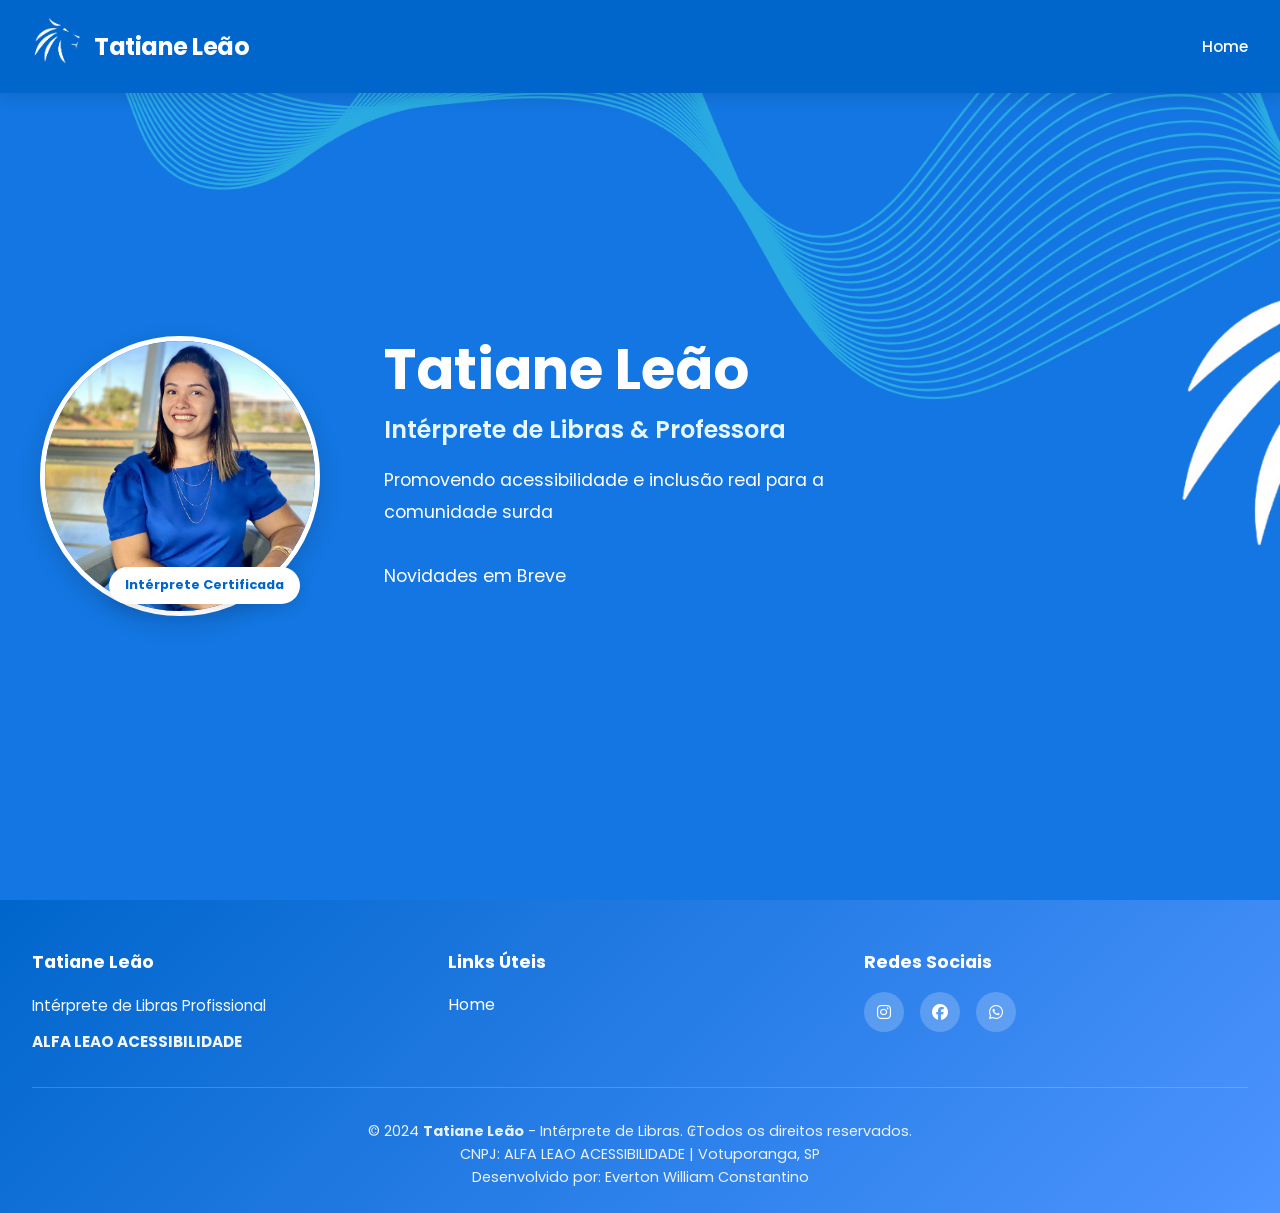
==== index.html @ 9004984f "chore: estrutura inicial do projeto" ====
<!DOCTYPE html>
<html lang="pt-BR">
<head>
    <meta charset="UTF-8">
    <meta name="viewport" content="width=device-width, initial-scale=1.0">
    <meta name="description" content="Tatiane Leão - Intérprete de Libras e Educadora. Serviços de acessibilidade inclusiva.">
    <meta name="keywords" content="Libras, Interpretação, Acessibilidade, Inclusão">
    <title>Tatiane Leão - Intérprete de Libras Profissional</title>
    <link rel="icon" href="assets/images/favicon.ico" type="image/x-icon">
    <link rel="apple-touch-icon" sizes="180x180" href="/apple-touch-icon.png">
    <link rel="icon" type="image/png" sizes="32x32" href="/favicon-32x32.png">
    <link rel="icon" type="image/png" sizes="16x16" href="/favicon-16x16.png">
    <link rel="manifest" href="/site.webmanifest">    
    <link rel="stylesheet" href="assets/css/styles.css">
    <link href="https://fonts.googleapis.com/css2?family=Poppins:wght@300;400;600;700&display=swap" rel="stylesheet">
    <link rel="stylesheet" href="https://cdnjs.cloudflare.com/ajax/libs/font-awesome/6.4.0/css/all.min.css">
</head>
<body>
    <!-- Header com menu fixo -->
    <header id="header" class="header-fixed">
        <nav class="navbar">
            <div class="logo">
                <span class="logo-icon"><img src="assets/images/leao_branco.png" alt="" width="50"></span>
                <h1>Tatiane Leão</h1>
            </div>
            <ul class="nav-menu" id="nav-menu">
                <li><a href="#hero" class="nav-link">Home</a></li>
            </ul>
        </nav>
    </header>

    <!-- Seção Hero -->
    <section id="hero" class="hero">
        <div class="hero-content">
            <div class="hero-image-wrapper">
                <img src="assets/images/tatiane_leao.jpg" alt="Tatiane Leão - Intérprete de Libras" class="hero-image">
                <div class="hero-image-badge">Intérprete Certificada</div>
            </div>
            <div class="hero-text">
                <h1 class="hero-title">Tatiane Leão</h1>
                <p class="hero-subtitle">Intérprete de Libras & Professora</p>
                <p class="hero-description">Promovendo acessibilidade e inclusão real para a comunidade surda</p>
                <p class="hero-description">Novidades em Breve</p>
            </div>
        </div>
    </section>


   <!-- Footer -->
    <footer class="footer">
        <div class="container">
            <div class="footer-content">
                <div class="footer-section">
                    <h4>Tatiane Leão</h4>
                    <p>Intérprete de Libras Profissional</p>
                    <p class="company-name">ALFA LEAO ACESSIBILIDADE</p>
                </div>

                <div class="footer-section">
                    <h4>Links Úteis</h4>
                    <ul>
                        <li><a href="#hero">Home</a></li>
                    </ul>
                </div>

                <div class="footer-section">
                    <h4>Redes Sociais</h4>
                    <div class="footer-social">
                        <a href="https://instagram.com/tatiane.leao.75" target="_blank" title="Instagram">
                            <i class="fab fa-instagram"></i>
                        </a>
                        <a href="https://facebook.com/tatiane.leao.75" target="_blank" title="Facebook">
                            <i class="fab fa-facebook"></i>
                        </a>
                        <a href="https://wa.me/5517985853652" target="_blank" title="WhatsApp">
                            <i class="fab fa-whatsapp"></i>
                        </a>
                    </div>
                </div>
            </div>

            <div class="footer-bottom">
                <p>&copy; 2024 <strong>Tatiane Leão</strong> - Intérprete de Libras. ₢Todos os direitos reservados.</p>
                <p>CNPJ: ALFA LEAO ACESSIBILIDADE | Votuporanga, SP</p>
                <p>Desenvolvido por: Everton William Constantino</p>
            </div>
        </div>
    </footer>
</body>
</html>
---- assets/css/styles.css ----
/* ===================================
   TATIANE LEÃO - INTÉRPRETE DE LIBRAS
   Design Moderno e Acessível
   =================================== */

/* Variáveis CSS */
:root {
    /* Cores primárias (Libras + Acessibilidade) */
    --primary-color: #0066cc;      /* Azul profundo (Libras) */
    --primary-light: #4d94ff;      /* Azul claro */
    --primary-pale: #e6f0ff;       /* Azul pálido */

    /* Cores secundárias */
    --secondary-color: #ffffff;    /* Branco */
    --accent-color: #00b8e6;       /* Azul-ciano (inclusão) */
    --accent-light: #e6f7ff;       /* Ciano pálido */

    /* Neutros e textos */
    --text-primary: #1a1a1a;       /* Texto escuro */
    --text-secondary: #555555;     /* Texto cinza */
    --text-light: #888888;         /* Texto claro */
    --bg-light: #f5f7fa;           /* Fundo claro */
    --bg-white: #ffffff;           /* Branco puro */
    --border-color: #e0e0e0;       /* Borda */

    /* Modo escuro */
    --dark-bg: #0f1419;            /* Fundo escuro */
    --dark-card: #1a202c;          /* Card escuro */
    --dark-text: #f5f7fa;          /* Texto claro em modo escuro */

    /* Transições */
    --transition-fast: 0.2s ease;
    --transition-normal: 0.3s ease;
    --transition-slow: 0.5s ease;

    /* Sombras */
    --shadow-sm: 0 2px 8px rgba(0, 0, 0, 0.08);
    --shadow-md: 0 4px 16px rgba(0, 0, 0, 0.12);
    --shadow-lg: 0 8px 24px rgba(0, 0, 0, 0.15);
}
/* ===================================
   Reset e Base
   =================================== */

* {
    margin: 0;
    padding: 0;
    box-sizing: border-box;
}

html {
    scroll-behavior: smooth;
}

body {
    font-family: 'Poppins', sans-serif;
    line-height: 1.6;
    color: var(--text-primary);
    background-color: var(--bg-white);
    transition: background-color var(--transition-normal), color var(--transition-normal);
    overflow-x: hidden;
}

/* ===================================
   Header & Navegação
   =================================== */

.header-fixed {
    position: fixed;
    top: 0;
    left: 0;
    right: 0;
    background-color: var(--primary-color);
    z-index: 1000;
    box-shadow: var(--shadow-md);
    transition: all var(--transition-normal);
}

.navbar {
    display: flex;
    justify-content: space-between;
    align-items: center;
    padding: 1rem 2rem;
    max-width: 1400px;
    margin: 0 auto;
    width: 100%;
}

.logo {
    display: flex;
    align-items: center;
    gap: 0.75rem;
}

.logo-icon {
    font-size: 1.5rem;
    animation: wave 1s ease-in-out;
}

@keyframes wave {
    0%, 100% { transform: rotate(0deg); }
    25% { transform: rotate(15deg); }
    75% { transform: rotate(-15deg); }
}

.logo h1 {
    color: var(--secondary-color);
    font-size: 1.5rem;
    font-weight: 700;
    letter-spacing: -0.5px;
}

.nav-menu {
    list-style: none;
    display: flex;
    gap: 2.5rem;
}

.nav-link {
    color: var(--secondary-color);
    text-decoration: none;
    font-weight: 500;
    font-size: 0.95rem;
    transition: color var(--transition-normal);
    position: relative;
}

.nav-link::after {
    content: '';
    position: absolute;
    bottom: -5px;
    left: 0;
    width: 0;
    height: 2px;
    background-color: var(--secondary-color);
    transition: width var(--transition-normal);
}

.nav-link:hover::after,
.nav-link.active::after {
    width: 100%;
}

.nav-link:hover {
    color: var(--accent-light);
}

.header-actions {
    display: flex;
    align-items: center;
    gap: 1.5rem;
}

.theme-toggle,
.menu-toggle {
    background: none;
    border: none;
    color: var(--secondary-color);
    font-size: 1.25rem;
    cursor: pointer;
    transition: transform var(--transition-normal);
    padding: 0.5rem;
    display: flex;
    align-items: center;
    justify-content: center;
}

.theme-toggle:hover,
.menu-toggle:hover {
    transform: scale(1.1);
}

.menu-toggle {
    display: none;
}

/* Menu Mobile */
@media (max-width: 768px) {
    .navbar {
        padding: 1rem;
    }

    .logo h1 {
        font-size: 1.2rem;
    }

    .nav-menu {
        position: fixed;
        top: 0;
        left: -100%;
        width: 100%;
        height: 100vh;
        background-color: var(--primary-color);
        flex-direction: column;
        justify-content: center;
        align-items: center;
        gap: 2rem;
        transition: left var(--transition-slow);
        z-index: 999;
        padding-top: 5rem;
    }

    .nav-menu.active {
        left: 0;
    }

    .nav-link {
        font-size: 1.3rem;
    }

    .menu-toggle {
        display: flex;
    }
}

/* ===================================
   Hero Section
   =================================== */
.hero {
    margin-top: 60px;
    min-height: calc(100vh - 60px);
    display: flex;
    align-items: center;
    justify-content: center;
    /*background: linear-gradient(135deg, var(--primary-color) 0%, var(--accent-color) 100%);*/ 
    background: url("../images/hero_bg.png") no-repeat fixed;
    background-size: cover;
    color: var(--secondary-color);
    padding: 2rem;
    position: relative;
    overflow: hidden;
}

.hero::before {
    content: '';
    position: absolute;
    top: -50%;
    right: -10%;
    width: 400px;
    height: 400px;
    background: radial-gradient(circle, rgba(255, 255, 255, 0.1) 0%, transparent 70%);
    border-radius: 50%;
    animation: float 6s ease-in-out infinite;
}

@keyframes float {
    0%, 100% { transform: translateY(0px); }
    50% { transform: translateY(30px); }
}

.hero-content {
    display: flex;
    align-items: center;
    gap: 4rem;
    max-width: 1200px;
    width: 100%;
    position: relative;
    z-index: 1;
}

.hero-image-wrapper {
    position: relative;
    flex-shrink: 0;
}

.hero-image {
    width: 280px;
    height: 280px;
    border-radius: 50%;
    object-fit: cover;
    border: 5px solid var(--secondary-color);
    box-shadow: var(--shadow-lg);
    animation: slideInLeft 0.8s ease;
}

.hero-image-badge {
    position: absolute;
    bottom: 20px;
    right: 20px;
    background-color: var(--secondary-color);
    color: var(--primary-color);
    padding: 0.5rem 1rem;
    border-radius: 50px;
    font-size: 0.8rem;
    font-weight: 700;
    box-shadow: var(--shadow-md);
}

.hero-text {
    animation: slideInRight 0.8s ease;
}

.hero-title {
    font-size: 3.5rem;
    font-weight: 700;
    margin-bottom: 0.5rem;
    line-height: 1.2;
}

.hero-subtitle {
    font-size: 1.5rem;
    font-weight: 600;
    margin-bottom: 1rem;
    color: var(--accent-light);
}

.hero-description {
    font-size: 1.1rem;
    margin-bottom: 2rem;
    line-height: 1.8;
    max-width: 500px;
}

.cta-button {
    display: inline-block;
    background-color: var(--secondary-color);
    color: var(--primary-color);
    padding: 1rem 2.5rem;
    border-radius: 50px;
    text-decoration: none;
    font-weight: 700;
    font-size: 1rem;
    transition: all var(--transition-normal);
    box-shadow: var(--shadow-md);
    border: 2px solid var(--secondary-color);
    cursor: pointer;
}

.cta-button:hover {
    background-color: transparent;
    color: var(--secondary-color);
    transform: translateY(-2px);
    box-shadow: var(--shadow-lg);
}

@keyframes slideInLeft {
    from {
        opacity: 0;
        transform: translateX(-50px);
    }
    to {
        opacity: 1;
        transform: translateX(0);
    }
}

@keyframes slideInRight {
    from {
        opacity: 0;
        transform: translateX(50px);
    }
    to {
        opacity: 1;
        transform: translateX(0);
    }
}

@media (max-width: 1024px) {
    .hero-content {
        flex-direction: column;
        gap: 2rem;
    }

    .hero-image {
        width: 220px;
        height: 220px;
    }

    .hero-title {
        font-size: 2.5rem;
    }

    .hero-subtitle {
        font-size: 1.3rem;
    }
}
/* ===================================
   RESPONSIVO
   =================================== */
@media (max-width: 1024px) {
    .hero-content {
        flex-direction: column;
        gap: 2rem;
    }

    .hero-image {
        width: 220px;
        height: 220px;
    }

    .hero-title {
        font-size: 2.5rem;
    }

    .hero-subtitle {
        font-size: 1.3rem;
    }
}

@media (max-width: 768px) {
    header {
        padding: 0.75rem 0;
    }

    .logo {
        font-size: 1.4rem;
    }

    .nav-menu {
        position: fixed;
        top: 80px;
        left: -100%;
        width: 100%;
        height: calc(100vh - 80px);
        background: var(--bg-white);
        flex-direction: column;
        padding: 2rem 1rem;
        gap: 1rem;
        transition: left 0.3s ease;
        z-index: 999;
        box-shadow: var(--shadow-lg);
    }

    .nav-menu.active {
        left: 0;
    }

    .menu-btn {
        display: flex;
    }

    section {
        padding: 3rem 0;
    }

    .hero {
        padding: 5rem 0 3rem;
    }

    .hero h1 {
        font-size: 2.5rem;
    }

    .hero h2 {
        font-size: 1.5rem;
    }

    .hero p {
        font-size: 1.1rem;
    }

    .section-title {
        font-size: 2rem;
    }

    .cards-grid {
        grid-template-columns: 1fr;
    }

    .contact-wrapper {
        grid-template-columns: 1fr;
    }

    .nav-link::after {
        display: none;
    }

    .whatsapp-btn {
        bottom: 20px;
        right: 20px;
        width: 55px;
        height: 55px;
    }
}

@media (max-width: 480px) {
    .logo {
        font-size: 1.2rem;
    }

    .logo-icon {
        font-size: 1.5rem;
    }

    .hero{
        background: url("../images/hero_bg.png") no-repeat fixed;
    }

    .hero h1 {
        font-size: 2rem;
    }

    .hero h2 {
        font-size: 1.2rem;
    }

    .section-title {
        font-size: 1.8rem;
    }

    .btn {
        padding: 0.8rem 2rem;
        font-size: 0.9rem;
    }

    .portfolio-grid, .services-grid, .modules-grid {
        grid-template-columns: 1fr;
    }

    .value-card, .service-card {
        padding: 1.5rem 1rem;
    }
}

/* ===================================
   Footer
   =================================== */

.footer {
    background: linear-gradient(135deg, var(--primary-color), var(--primary-light));
    color: var(--secondary-color);
    padding: 3rem 2rem 1.5rem;
}

.footer-content {
    display: grid;
    grid-template-columns: repeat(auto-fit, minmax(250px, 1fr));
    gap: 2rem;
    margin-bottom: 2rem;
}

.footer-section h4 {
    font-size: 1.1rem;
    margin-bottom: 1rem;
}

.footer-section p {
    font-size: 0.95rem;
    line-height: 1.8;
    opacity: 0.95;
}

.company-name {
    font-weight: 700;
    font-size: 1rem;
    margin-top: 0.5rem;
}

.footer-section ul {
    list-style: none;
}

.footer-section ul li {
    margin-bottom: 0.5rem;
}

.footer-section a {
    color: var(--secondary-color);
    text-decoration: none;
    transition: opacity var(--transition-normal);
}

.footer-section a:hover {
    opacity: 0.8;
}

.footer-social {
    display: flex;
    gap: 1rem;
}

.footer-social a {
    display: flex;
    align-items: center;
    justify-content: center;
    width: 40px;
    height: 40px;
    background-color: rgba(255, 255, 255, 0.2);
    border-radius: 50%;
    transition: all var(--transition-normal);
}

.footer-social a:hover {
    background-color: rgba(255, 255, 255, 0.4);
    transform: scale(1.1);
}

.footer-bottom {
    border-top: 1px solid rgba(255, 255, 255, 0.2);
    padding-top: 2rem;
    text-align: center;
    font-size: 0.9rem;
    opacity: 0.9;
}
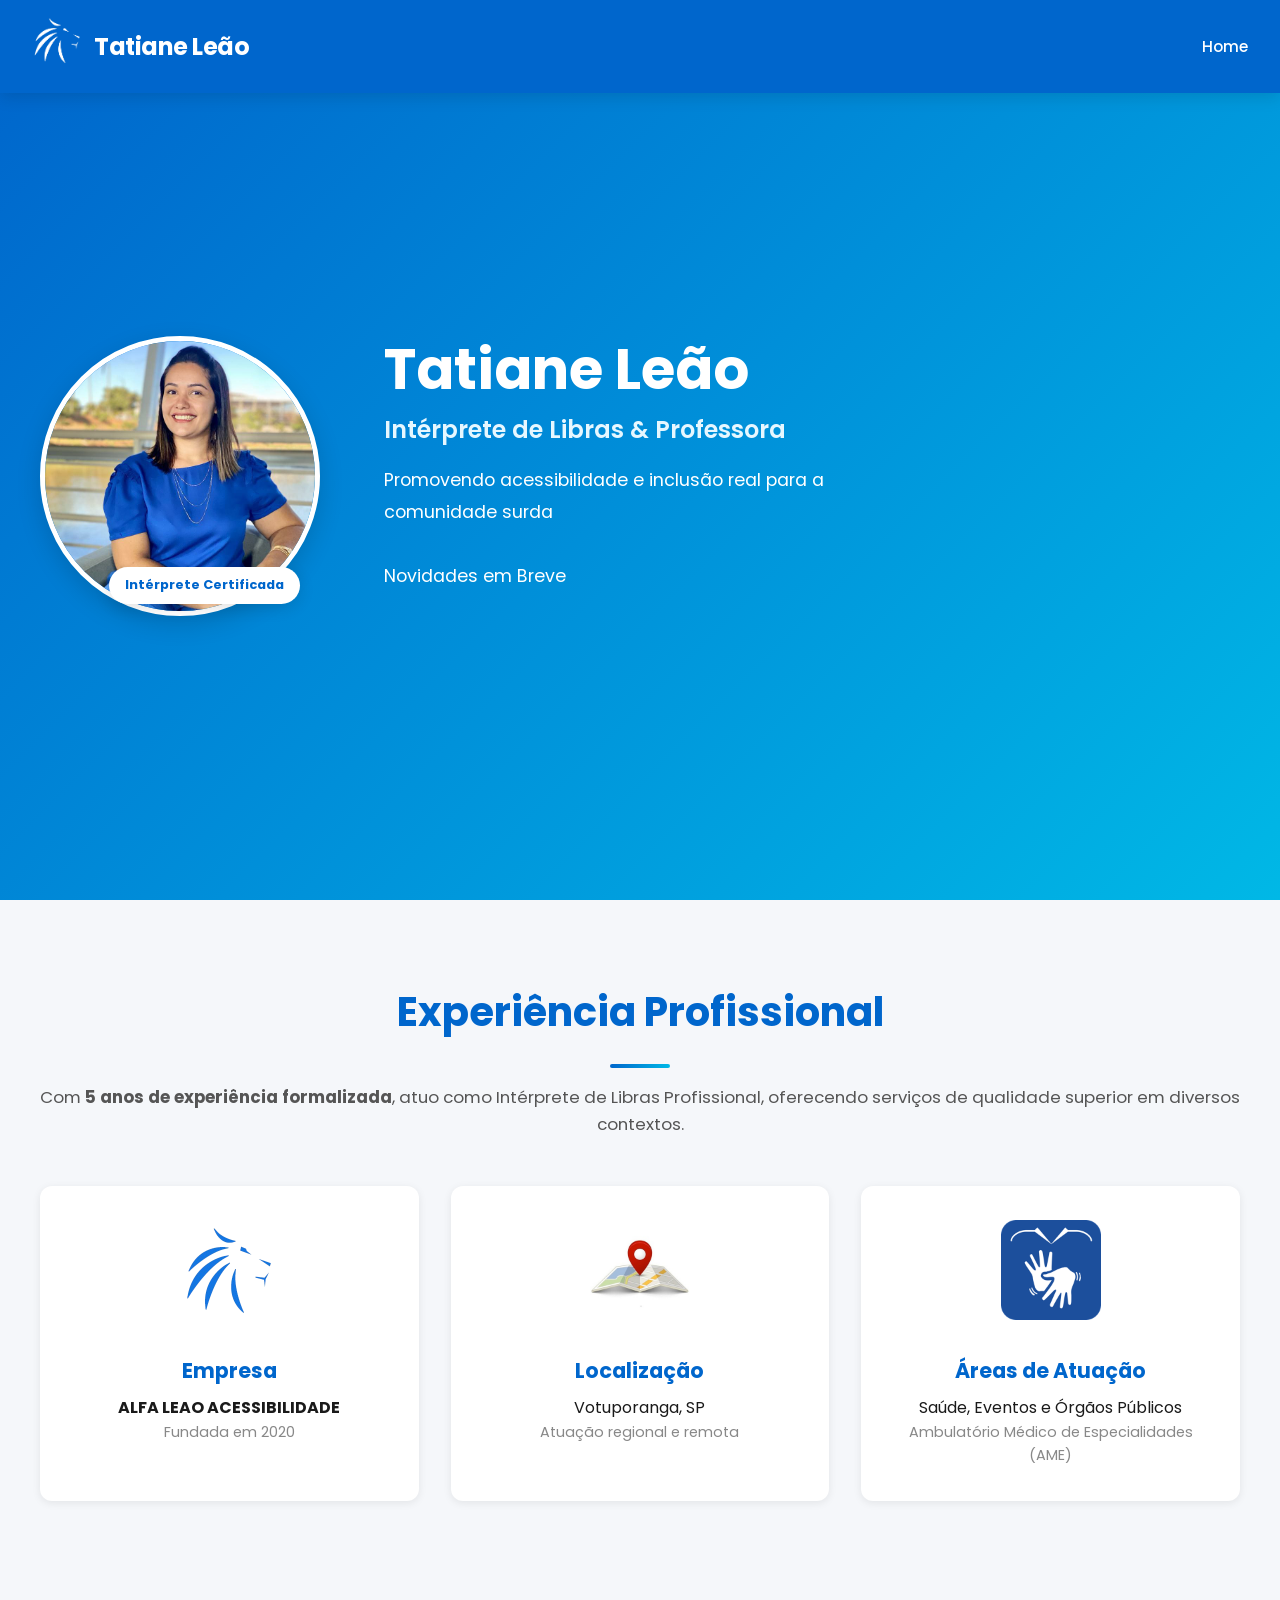
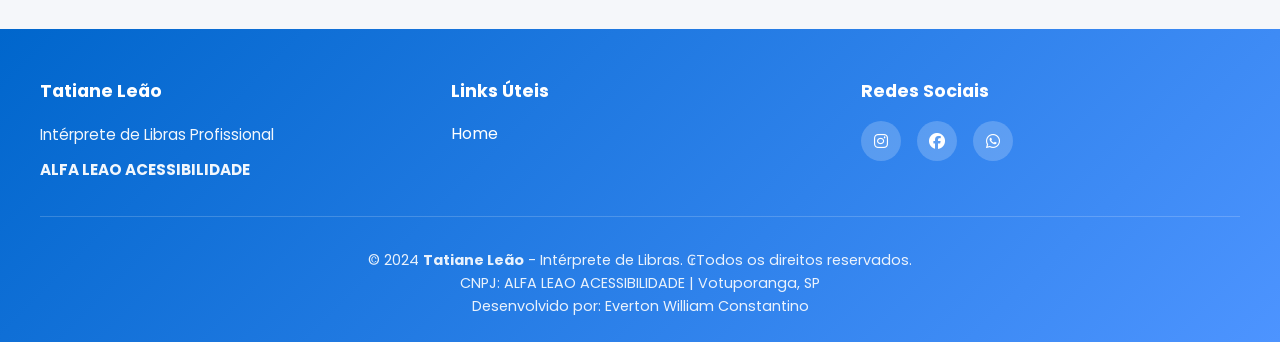
==== commit 4d229c6b: "feat: sessao experiência profissional" ====
--- a/index.html
+++ b/index.html
@@ -1,20 +1,23 @@
 <!DOCTYPE html>
 <html lang="pt-BR">
+
 <head>
     <meta charset="UTF-8">
     <meta name="viewport" content="width=device-width, initial-scale=1.0">
-    <meta name="description" content="Tatiane Leão - Intérprete de Libras e Educadora. Serviços de acessibilidade inclusiva.">
+    <meta name="description"
+        content="Tatiane Leão - Intérprete de Libras e Educadora. Serviços de acessibilidade inclusiva.">
     <meta name="keywords" content="Libras, Interpretação, Acessibilidade, Inclusão">
     <title>Tatiane Leão - Intérprete de Libras Profissional</title>
     <link rel="icon" href="assets/images/favicon.ico" type="image/x-icon">
     <link rel="apple-touch-icon" sizes="180x180" href="/apple-touch-icon.png">
     <link rel="icon" type="image/png" sizes="32x32" href="/favicon-32x32.png">
     <link rel="icon" type="image/png" sizes="16x16" href="/favicon-16x16.png">
-    <link rel="manifest" href="/site.webmanifest">    
+    <link rel="manifest" href="/site.webmanifest">
     <link rel="stylesheet" href="assets/css/styles.css">
     <link href="https://fonts.googleapis.com/css2?family=Poppins:wght@300;400;600;700&display=swap" rel="stylesheet">
     <link rel="stylesheet" href="https://cdnjs.cloudflare.com/ajax/libs/font-awesome/6.4.0/css/all.min.css">
 </head>
+
 <body>
     <!-- Header com menu fixo -->
     <header id="header" class="header-fixed">
@@ -45,8 +48,43 @@
         </div>
     </section>
 
+    <!-- Seção Experiência -->
+    <section id="experiencia" class="section experiencia">
+        <div class="container">
+            <h2 class="section-title">Experiência Profissional</h2>
+            <div class="experience-intro">
+                <p>Com <strong>5 anos de experiência formalizada</strong>, atuo como Intérprete de Libras
+                    Profissional, oferecendo serviços de qualidade superior em diversos contextos.</p>
+            </div>
 
-   <!-- Footer -->
+            <div class="experience-cards">
+                <div class="experience-card">
+                    <div class="card-icon"><img src="assets/images/leao_azul.png" alt="ALFA LEAO ACESSIBILIDADE"
+                            width="100"></div>
+                    <h3>Empresa</h3>
+                    <p><strong>ALFA LEAO ACESSIBILIDADE</strong></p>
+                    <p class="small-text">Fundada em 2020</p>
+                </div>
+
+                <div class="experience-card">
+                    <div class="card-icon"><img src="assets/images/localizacao.jpg"
+                            alt="Tatiane Leão - Intérprete de Libras" width="100"></div>
+                    <h3>Localização</h3>
+                    <p>Votuporanga, SP</p>
+                    <p class="small-text">Atuação regional e remota</p>
+                </div>
+
+                <div class="experience-card">
+                    <div class="card-icon"><img src="assets/images/libras.png" alt="Tatiane Leão - Intérprete de Libras"
+                            width="100"></div>
+                    <h3>Áreas de Atuação</h3>
+                    <p>Saúde, Eventos e Órgãos Públicos</p>
+                    <p class="small-text">Ambulatório Médico de Especialidades (AME)</p>
+                </div>
+            </div>
+    </section>
+
+    <!-- Footer -->
     <footer class="footer">
         <div class="container">
             <div class="footer-content">
@@ -87,4 +125,5 @@
         </div>
     </footer>
 </body>
+
 </html>
--- a/assets/css/styles.css
+++ b/assets/css/styles.css
@@ -38,6 +38,17 @@
     --shadow-md: 0 4px 16px rgba(0, 0, 0, 0.12);
     --shadow-lg: 0 8px 24px rgba(0, 0, 0, 0.15);
 }
+
+/* Modo escuro */
+[data-theme="dark"] {
+    --text-primary: #f5f7fa;
+    --text-secondary: #b0bec5;
+    --text-light: #90a4ae;
+    --bg-light: #1a202c;
+    --bg-white: #0f1419;
+    --border-color: #2c3e50;
+}
+
 /* ===================================
    Reset e Base
    =================================== */
@@ -216,15 +227,14 @@
 /* ===================================
    Hero Section
    =================================== */
+
 .hero {
     margin-top: 60px;
     min-height: calc(100vh - 60px);
     display: flex;
     align-items: center;
     justify-content: center;
-    /*background: linear-gradient(135deg, var(--primary-color) 0%, var(--accent-color) 100%);*/ 
-    background: url("../images/hero_bg.png") no-repeat fixed;
-    background-size: cover;
+    background: linear-gradient(135deg, var(--primary-color) 0%, var(--accent-color) 100%);
     color: var(--secondary-color);
     padding: 2rem;
     position: relative;
@@ -374,141 +384,609 @@
         font-size: 1.3rem;
     }
 }
-/* ===================================
-   RESPONSIVO
-   =================================== */
-@media (max-width: 1024px) {
-    .hero-content {
-        flex-direction: column;
-        gap: 2rem;
-    }
-
-    .hero-image {
-        width: 220px;
-        height: 220px;
-    }
-
-    .hero-title {
-        font-size: 2.5rem;
-    }
-
-    .hero-subtitle {
-        font-size: 1.3rem;
-    }
+
+/* ===================================
+   Sections (Padrão)
+   =================================== */
+
+.section {
+    padding: 5rem 2rem;
+    background-color: var(--bg-light);
+}
+
+.section:nth-child(even) {
+    background-color: var(--bg-white);
+}
+
+.container {
+    max-width: 1200px;
+    margin: 0 auto;
+}
+
+.section-title {
+    font-size: 2.5rem;
+    font-weight: 700;
+    color: var(--primary-color);
+    text-align: center;
+    margin-bottom: 1rem;
+    position: relative;
+    padding-bottom: 1.5rem;
+}
+
+.section-title::after {
+    content: '';
+    position: absolute;
+    bottom: 0;
+    left: 50%;
+    transform: translateX(-50%);
+    width: 60px;
+    height: 4px;
+    background: linear-gradient(90deg, var(--primary-color), var(--accent-color));
+    border-radius: 2px;
+}
+
+.section-intro {
+    text-align: center;
+    color: var(--text-secondary);
+    margin-bottom: 3rem;
+    font-size: 1.1rem;
+    line-height: 1.8;
+    max-width: 600px;
+    margin-left: auto;
+    margin-right: auto;
+}
+
+/* ===================================
+   Experiência
+   =================================== */
+
+.experience-intro {
+    text-align: center;
+    margin-bottom: 3rem;
+    font-size: 1.05rem;
+    color: var(--text-secondary);
+}
+
+.experience-cards {
+    display: grid;
+    grid-template-columns: repeat(auto-fit, minmax(280px, 1fr));
+    gap: 2rem;
+    margin-bottom: 3rem;
+}
+
+.experience-card {
+    background-color: var(--bg-white);
+    padding: 2rem;
+    border-radius: 12px;
+    text-align: center;
+    box-shadow: var(--shadow-sm);
+    transition: all var(--transition-normal);
+    border: 2px solid transparent;
+}
+
+[data-theme="dark"] .experience-card {
+    background-color: var(--dark-card);
+}
+
+.experience-card:hover {
+    transform: translateY(-5px);
+    border-color: var(--primary-color);
+    box-shadow: var(--shadow-md);
+}
+
+.card-icon {
+    font-size: 2.5rem;
+    margin-bottom: 1rem;
+}
+
+.experience-card h3 {
+    color: var(--primary-color);
+    margin-bottom: 0.5rem;
+    font-size: 1.3rem;
+}
+
+.small-text {
+    font-size: 0.9rem;
+    color: var(--text-light);
+}
+
+.experience-list {
+    background-color: var(--primary-pale);
+    padding: 2rem;
+    border-radius: 12px;
+    margin-top: 2rem;
+}
+
+[data-theme="dark"] .experience-list {
+    background-color: var(--dark-card);
+}
+
+.experience-list h3 {
+    color: var(--primary-color);
+    margin-bottom: 1.5rem;
+}
+
+.specialty-list {
+    list-style: none;
+}
+
+.specialty-list li {
+    margin-bottom: 1rem;
+    display: flex;
+    align-items: center;
+    gap: 1rem;
+    color: var(--text-secondary);
+}
+
+.specialty-list i {
+    color: var(--accent-color);
+    font-size: 1.2rem;
+    flex-shrink: 0;
+}
+
+/* ===================================
+   Portfólio
+   =================================== */
+
+.portfolio-grid {
+    display: grid;
+    grid-template-columns: repeat(auto-fit, minmax(300px, 1fr));
+    gap: 2rem;
+}
+
+.portfolio-item {
+    background-color: var(--bg-white);
+    border-radius: 12px;
+    overflow: hidden;
+    box-shadow: var(--shadow-sm);
+    transition: all var(--transition-normal);
+}
+
+[data-theme="dark"] .portfolio-item {
+    background-color: var(--dark-card);
+}
+
+.portfolio-item:hover {
+    transform: translateY(-8px);
+    box-shadow: var(--shadow-lg);
+}
+
+.portfolio-image-wrapper {
+    position: relative;
+    overflow: hidden;
+    height: 250px;
+}
+
+.portfolio-image-wrapper img {
+    width: 100%;
+    height: 100%;
+    object-fit: cover;
+    transition: transform var(--transition-slow);
+}
+
+.portfolio-item:hover .portfolio-image-wrapper img {
+    transform: scale(1.1);
+}
+
+.portfolio-overlay {
+    position: absolute;
+    top: 0;
+    left: 0;
+    right: 0;
+    bottom: 0;
+    background-color: rgba(0, 102, 204, 0.7);
+    display: flex;
+    align-items: center;
+    justify-content: center;
+    opacity: 0;
+    transition: opacity var(--transition-normal);
+}
+
+.portfolio-item:hover .portfolio-overlay {
+    opacity: 1;
+}
+
+.portfolio-category {
+    color: var(--secondary-color);
+    font-weight: 700;
+    font-size: 1.1rem;
+    background-color: rgba(255, 255, 255, 0.2);
+    padding: 0.5rem 1.5rem;
+    border-radius: 50px;
+}
+
+.portfolio-item h3 {
+    color: var(--primary-color);
+    padding: 1.5rem 1.5rem 0.5rem;
+    font-size: 1.2rem;
+}
+
+.portfolio-item p {
+    padding: 0 1.5rem 1.5rem;
+    color: var(--text-secondary);
+    font-size: 0.95rem;
+    line-height: 1.6;
+}
+
+/* ===================================
+   Vídeos YouTube
+   =================================== */
+
+.videos-grid {
+    display: grid;
+    grid-template-columns: repeat(auto-fit, minmax(320px, 1fr));
+    gap: 2.5rem;
+    margin-bottom: 3rem;
+}
+
+.video-item {
+    background-color: var(--bg-white);
+    border-radius: 12px;
+    overflow: hidden;
+    box-shadow: var(--shadow-sm);
+    transition: all var(--transition-normal);
+}
+
+[data-theme="dark"] .video-item {
+    background-color: var(--dark-card);
+}
+
+.video-item:hover {
+    transform: translateY(-8px);
+    box-shadow: var(--shadow-lg);
+}
+
+.video-wrapper {
+    position: relative;
+    width: 100%;
+    padding-bottom: 56.25%; /* Proporção 16:9 */
+    height: 0;
+    overflow: hidden;
+    border-radius: 12px 12px 0 0;
+}
+
+.video-wrapper iframe {
+    position: absolute;
+    top: 0;
+    left: 0;
+    width: 100%;
+    height: 100%;
+    border: none;
+    border-radius: 12px 12px 0 0;
+}
+
+.video-item h3 {
+    color: var(--primary-color);
+    padding: 1.5rem 1.5rem 0.5rem;
+    font-size: 1.2rem;
+}
+
+.video-item p {
+    padding: 0 1.5rem 1.5rem;
+    color: var(--text-secondary);
+    font-size: 0.95rem;
+    line-height: 1.6;
+}
+
+.videos-info {
+    background-color: var(--primary-pale);
+    padding: 2rem;
+    border-radius: 12px;
+    text-align: center;
+    color: var(--text-secondary);
+    border-left: 4px solid var(--primary-color);
+}
+
+[data-theme="dark"] .videos-info {
+    background-color: var(--dark-card);
+}
+
+.videos-info p {
+    margin: 0;
+    font-size: 0.95rem;
+    line-height: 1.8;
+}
+
+.videos-info strong {
+    color: var(--primary-color);
+}
+
+/* ===================================
+   Sobre
+   =================================== */
+
+.about-content {
+    display: grid;
+    gap: 3rem;
+}
+
+.about-text p {
+    font-size: 1.05rem;
+    line-height: 1.8;
+    margin-bottom: 1.5rem;
+    color: var(--text-secondary);
+    text-align: justify;
+}
+
+.about-text h3 {
+    color: var(--primary-color);
+    margin-top: 2rem;
+    margin-bottom: 1rem;
+    font-size: 1.3rem;
+}
+
+.why-choose-list {
+    list-style: none;
+    display: grid;
+    grid-template-columns: repeat(auto-fit, minmax(250px, 1fr));
+    gap: 1.5rem;
+    margin-top: 1rem;
+}
+
+.why-choose-list li {
+    background-color: var(--primary-pale);
+    padding: 1.5rem;
+    border-radius: 8px;
+    border-left: 4px solid var(--primary-color);
+}
+
+[data-theme="dark"] .why-choose-list li {
+    background-color: var(--dark-card);
+}
+
+.why-choose-list li strong {
+    color: var(--primary-color);
+    display: block;
+    margin-bottom: 0.5rem;
+}
+
+/* ===================================
+   Serviços
+   =================================== */
+
+.services-grid {
+    display: grid;
+    grid-template-columns: repeat(auto-fit, minmax(320px, 1fr));
+    gap: 2.5rem;
+}
+
+.service-card {
+    background-color: var(--bg-white);
+    padding: 2.5rem;
+    border-radius: 12px;
+    box-shadow: var(--shadow-sm);
+    transition: all var(--transition-normal);
+    border-top: 4px solid var(--primary-color);
+    text-align: center;
+}
+
+[data-theme="dark"] .service-card {
+    background-color: var(--dark-card);
+}
+
+.service-card:hover {
+    transform: translateY(-8px);
+    box-shadow: var(--shadow-lg);
+}
+
+.service-icon {
+    font-size: 3rem;
+    margin-bottom: 1rem;
+}
+
+.service-card h3 {
+    color: var(--primary-color);
+    margin-bottom: 1rem;
+    font-size: 1.3rem;
+}
+
+.service-card p {
+    color: var(--text-secondary);
+    margin-bottom: 1.5rem;
+    line-height: 1.8;
+}
+
+.service-list {
+    list-style: none;
+    text-align: left;
+    display: flex;
+    flex-direction: column;
+    gap: 0.8rem;
+}
+
+.service-list li {
+    padding-left: 1.5rem;
+    position: relative;
+    color: var(--text-secondary);
+    font-size: 0.95rem;
+}
+
+.service-list li::before {
+    content: '✓';
+    position: absolute;
+    left: 0;
+    color: var(--accent-color);
+    font-weight: 700;
+    font-size: 1.2rem;
+}
+
+/* ===================================
+   Contato
+   =================================== */
+
+.contact-wrapper {
+    display: grid;
+    grid-template-columns: 1fr 1fr;
+    gap: 3rem;
+}
+
+.contact-form {
+    display: flex;
+    flex-direction: column;
+    gap: 1.5rem;
+}
+
+.form-group {
+    display: flex;
+    flex-direction: column;
+}
+
+.form-group label {
+    margin-bottom: 0.5rem;
+    font-weight: 600;
+    color: var(--text-primary);
+    font-size: 0.95rem;
+}
+
+.form-group input,
+.form-group textarea,
+.form-group select {
+    padding: 0.75rem 1rem;
+    border: 2px solid var(--border-color);
+    border-radius: 8px;
+    font-family: 'Poppins', sans-serif;
+    font-size: 0.95rem;
+    color: var(--text-primary);
+    background-color: var(--bg-white);
+    transition: all var(--transition-normal);
+}
+
+[data-theme="dark"] .form-group input,
+[data-theme="dark"] .form-group textarea,
+[data-theme="dark"] .form-group select {
+    background-color: var(--dark-card);
+    color: var(--dark-text);
+}
+
+.form-group input:focus,
+.form-group textarea:focus,
+.form-group select:focus {
+    outline: none;
+    border-color: var(--primary-color);
+    box-shadow: 0 0 0 3px var(--primary-pale);
+}
+
+[data-theme="dark"] .form-group input:focus,
+[data-theme="dark"] .form-group textarea:focus,
+[data-theme="dark"] .form-group select:focus {
+    box-shadow: 0 0 0 3px rgba(0, 102, 204, 0.2);
+}
+
+.submit-button {
+    padding: 1rem;
+    background: linear-gradient(135deg, var(--primary-color), var(--accent-color));
+    color: var(--secondary-color);
+    border: none;
+    border-radius: 8px;
+    font-weight: 700;
+    font-size: 1rem;
+    cursor: pointer;
+    transition: all var(--transition-normal);
+    margin-top: 1rem;
+}
+
+.submit-button:hover {
+    transform: translateY(-2px);
+    box-shadow: var(--shadow-lg);
+}
+
+.submit-button:active {
+    transform: translateY(0);
+}
+
+.contact-info {
+    display: flex;
+    flex-direction: column;
+    gap: 2rem;
+}
+
+.contact-info h3 {
+    color: var(--primary-color);
+    font-size: 1.3rem;
+}
+
+.contact-item {
+    display: flex;
+    gap: 1.5rem;
+    padding: 1.5rem;
+    background-color: var(--primary-pale);
+    border-radius: 8px;
+    transition: all var(--transition-normal);
+}
+
+[data-theme="dark"] .contact-item {
+    background-color: var(--dark-card);
+}
+
+.contact-item:hover {
+    transform: translateX(5px);
+}
+
+.contact-item i {
+    font-size: 1.5rem;
+    color: var(--primary-color);
+    flex-shrink: 0;
+}
+
+.contact-item p {
+    margin: 0;
+    color: var(--text-secondary);
+    font-size: 0.95rem;
+}
+
+.contact-item p strong {
+    color: var(--text-primary);
+    display: block;
+    margin-bottom: 0.3rem;
+}
+
+.contact-item a {
+    color: var(--primary-color);
+    text-decoration: none;
+    font-weight: 600;
+    transition: color var(--transition-normal);
+}
+
+.contact-item a:hover {
+    color: var(--accent-color);
+}
+
+.social-links {
+    display: flex;
+    flex-direction: column;
+    gap: 1rem;
+}
+
+.social-links a {
+    display: flex;
+    align-items: center;
+    gap: 1rem;
+    padding: 1rem;
+    background-color: var(--primary-pale);
+    border-radius: 8px;
+    color: var(--primary-color);
+    text-decoration: none;
+    font-weight: 600;
+    transition: all var(--transition-normal);
+}
+
+[data-theme="dark"] .social-links a {
+    background-color: var(--dark-card);
+}
+
+.social-links a i {
+    font-size: 1.5rem;
+}
+
+.social-links a:hover {
+    background-color: var(--primary-color);
+    color: var(--secondary-color);
+    transform: translateX(5px);
 }
 
 @media (max-width: 768px) {
-    header {
-        padding: 0.75rem 0;
-    }
-
-    .logo {
-        font-size: 1.4rem;
-    }
-
-    .nav-menu {
-        position: fixed;
-        top: 80px;
-        left: -100%;
-        width: 100%;
-        height: calc(100vh - 80px);
-        background: var(--bg-white);
-        flex-direction: column;
-        padding: 2rem 1rem;
-        gap: 1rem;
-        transition: left 0.3s ease;
-        z-index: 999;
-        box-shadow: var(--shadow-lg);
-    }
-
-    .nav-menu.active {
-        left: 0;
-    }
-
-    .menu-btn {
-        display: flex;
-    }
-
-    section {
-        padding: 3rem 0;
-    }
-
-    .hero {
-        padding: 5rem 0 3rem;
-    }
-
-    .hero h1 {
-        font-size: 2.5rem;
-    }
-
-    .hero h2 {
-        font-size: 1.5rem;
-    }
-
-    .hero p {
-        font-size: 1.1rem;
-    }
-
-    .section-title {
-        font-size: 2rem;
-    }
-
-    .cards-grid {
-        grid-template-columns: 1fr;
-    }
-
     .contact-wrapper {
         grid-template-columns: 1fr;
-    }
-
-    .nav-link::after {
-        display: none;
-    }
-
-    .whatsapp-btn {
-        bottom: 20px;
-        right: 20px;
-        width: 55px;
-        height: 55px;
-    }
-}
-
-@media (max-width: 480px) {
-    .logo {
-        font-size: 1.2rem;
-    }
-
-    .logo-icon {
-        font-size: 1.5rem;
-    }
-
-    .hero{
-        background: url("../images/hero_bg.png") no-repeat fixed;
-    }
-
-    .hero h1 {
-        font-size: 2rem;
-    }
-
-    .hero h2 {
-        font-size: 1.2rem;
-    }
-
-    .section-title {
-        font-size: 1.8rem;
-    }
-
-    .btn {
-        padding: 0.8rem 2rem;
-        font-size: 0.9rem;
-    }
-
-    .portfolio-grid, .services-grid, .modules-grid {
-        grid-template-columns: 1fr;
-    }
-
-    .value-card, .service-card {
-        padding: 1.5rem 1rem;
     }
 }
 
@@ -591,4 +1069,144 @@
     text-align: center;
     font-size: 0.9rem;
     opacity: 0.9;
+}
+
+/* ===================================
+   Botão Scroll to Top
+   =================================== */
+
+.scroll-to-top {
+    position: fixed;
+    bottom: 2rem;
+    right: 2rem;
+    width: 50px;
+    height: 50px;
+    background: linear-gradient(135deg, var(--primary-color), var(--accent-color));
+    color: var(--secondary-color);
+    border: none;
+    border-radius: 50%;
+    font-size: 1.2rem;
+    cursor: pointer;
+    display: none;
+    align-items: center;
+    justify-content: center;
+    box-shadow: var(--shadow-lg);
+    transition: all var(--transition-normal);
+    z-index: 999;
+}
+
+.scroll-to-top.show {
+    display: flex;
+}
+
+.scroll-to-top:hover {
+    transform: translateY(-5px);
+    box-shadow: var(--shadow-lg);
+}
+
+/* ===================================
+   Acessibilidade
+   =================================== */
+
+.sr-only {
+    position: absolute;
+    width: 1px;
+    height: 1px;
+    padding: 0;
+    margin: -1px;
+    overflow: hidden;
+    clip: rect(0, 0, 0, 0);
+    white-space: nowrap;
+    border: 0;
+}
+
+/* Focus visible para acessibilidade */
+:focus-visible {
+    outline: 3px solid var(--accent-color);
+    outline-offset: 2px;
+}
+
+/* Animações de entrada */
+@keyframes fadeInUp {
+    from {
+        opacity: 0;
+        transform: translateY(30px);
+    }
+    to {
+        opacity: 1;
+        transform: translateY(0);
+    }
+}
+
+.section {
+    animation: fadeInUp 0.6s ease-out;
+}
+
+/* Media Queries Responsivas */
+@media (max-width: 768px) {
+    :root {
+        font-size: 15px;
+    }
+
+    .section {
+        padding: 3rem 1.5rem;
+    }
+
+    .section-title {
+        font-size: 2rem;
+    }
+
+    .experience-cards,
+    .portfolio-grid,
+    .videos-grid,
+    .services-grid {
+        grid-template-columns: 1fr;
+    }
+
+    .scroll-to-top {
+        bottom: 1rem;
+        right: 1rem;
+        width: 45px;
+        height: 45px;
+    }
+}
+
+@media (max-width: 480px) {
+    .navbar {
+        padding: 0.75rem;
+    }
+
+    .logo h1 {
+        font-size: 1rem;
+    }
+
+    .hero-title {
+        font-size: 1.8rem;
+    }
+
+    .hero-subtitle {
+        font-size: 1rem;
+    }
+
+    .section-title {
+        font-size: 1.5rem;
+    }
+
+    .hero-image {
+        width: 150px;
+        height: 150px;
+    }
+}
+
+/* Impressão */
+@media print {
+    .header-fixed,
+    .scroll-to-top,
+    .contact-form {
+        display: none;
+    }
+
+    .section {
+        page-break-inside: avoid;
+    }
 }
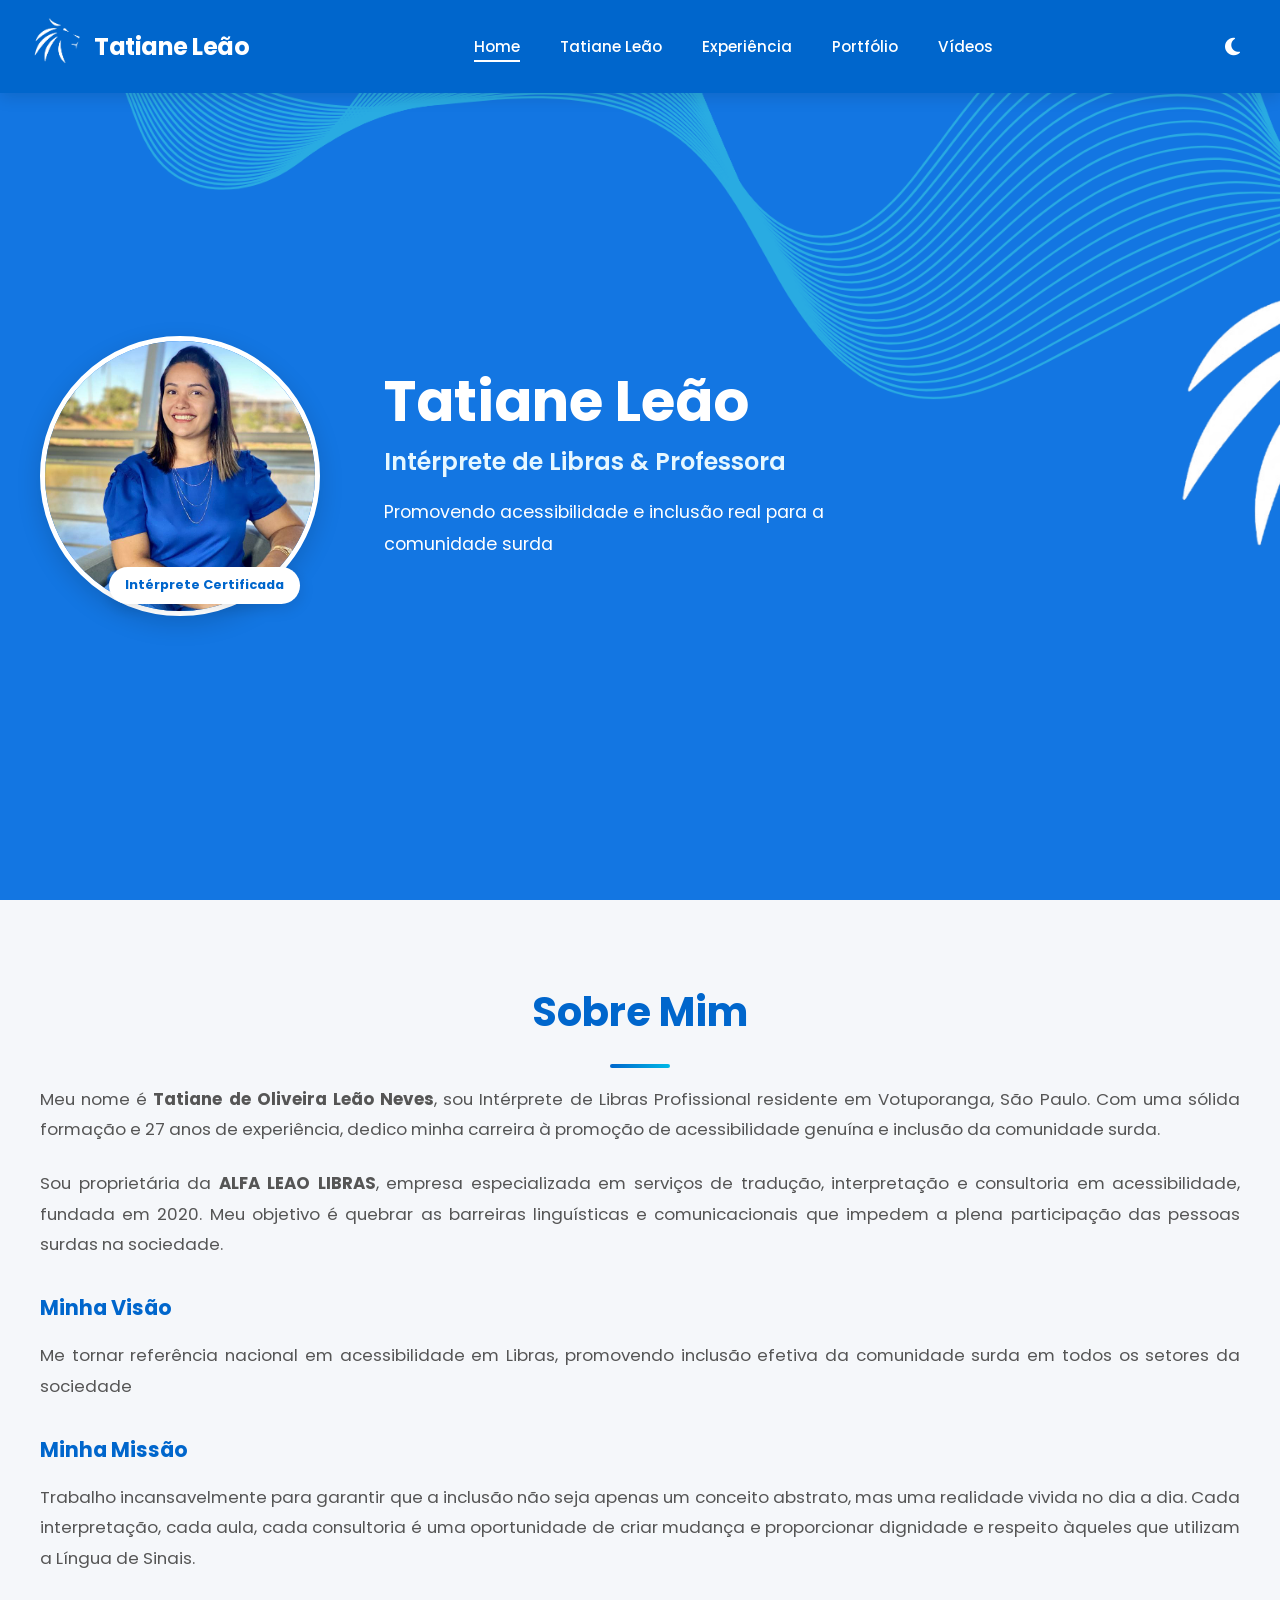
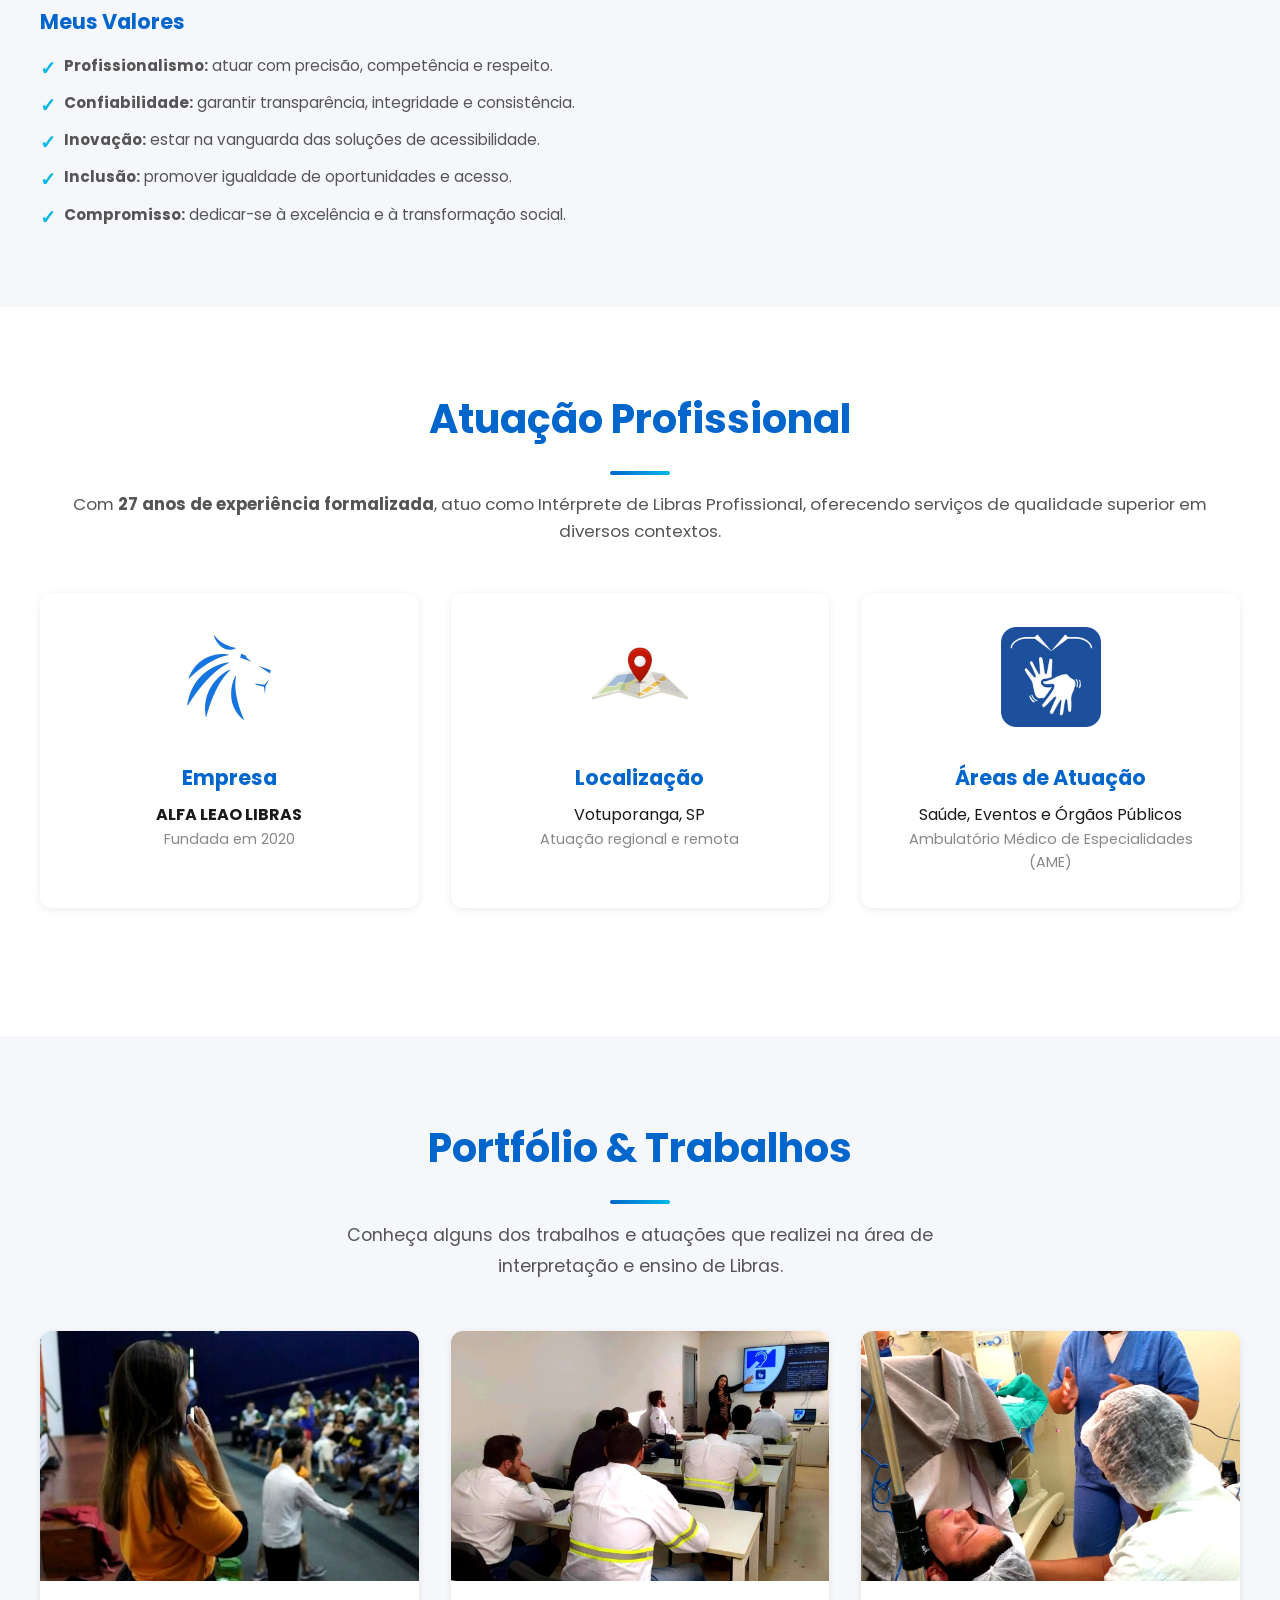
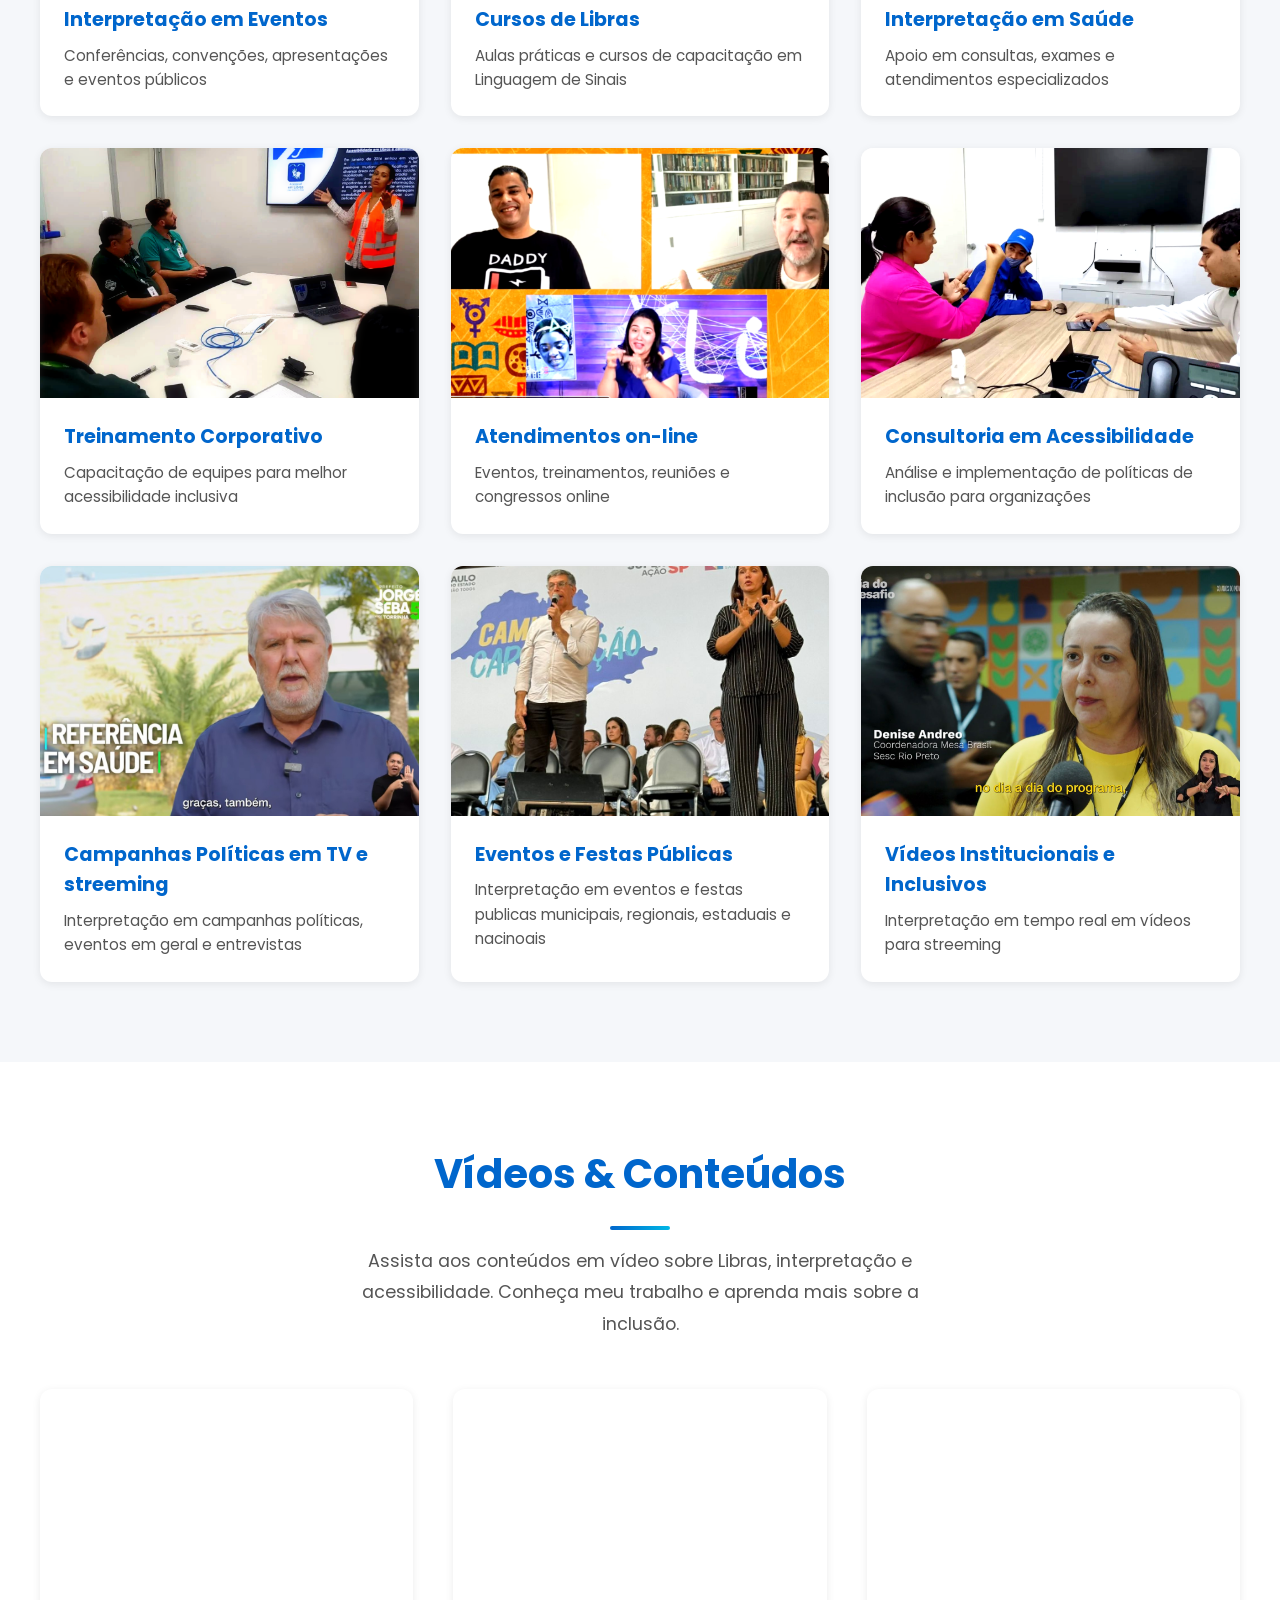
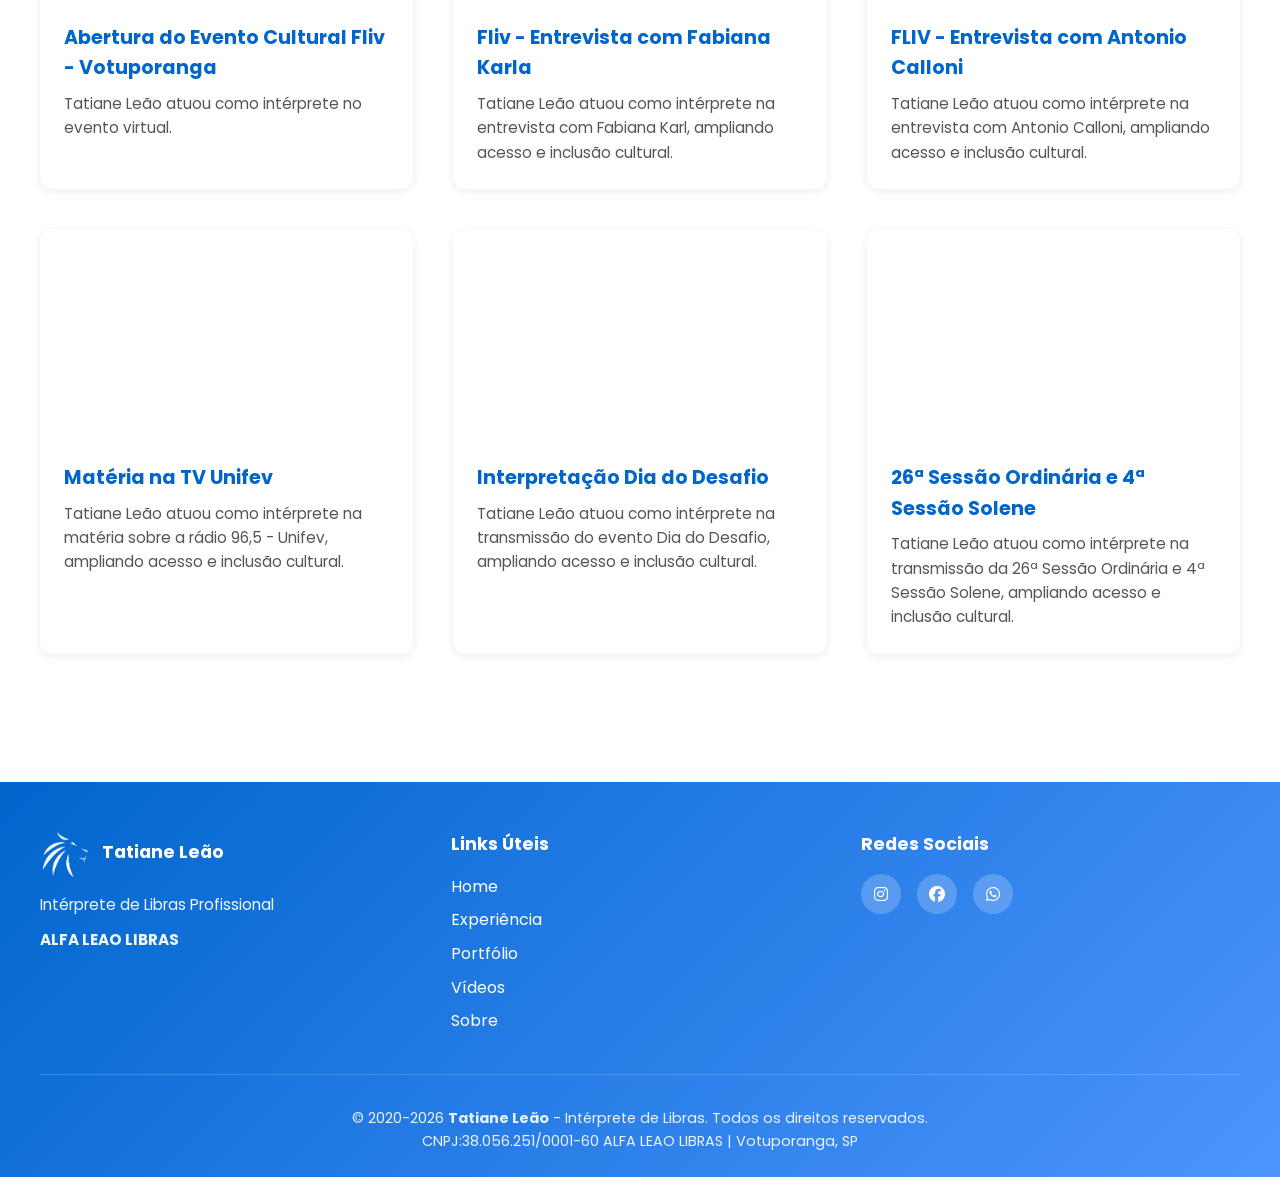
==== commit f44a461b: "feat: inclusão de css, menu, sessoes e imagens" ====
--- a/index.html
+++ b/index.html
@@ -1,129 +1,572 @@
-<!DOCTYPE html>
-<html lang="pt-BR">
-
-<head>
-    <meta charset="UTF-8">
-    <meta name="viewport" content="width=device-width, initial-scale=1.0">
-    <meta name="description"
-        content="Tatiane Leão - Intérprete de Libras e Educadora. Serviços de acessibilidade inclusiva.">
-    <meta name="keywords" content="Libras, Interpretação, Acessibilidade, Inclusão">
-    <title>Tatiane Leão - Intérprete de Libras Profissional</title>
-    <link rel="icon" href="assets/images/favicon.ico" type="image/x-icon">
-    <link rel="apple-touch-icon" sizes="180x180" href="/apple-touch-icon.png">
-    <link rel="icon" type="image/png" sizes="32x32" href="/favicon-32x32.png">
-    <link rel="icon" type="image/png" sizes="16x16" href="/favicon-16x16.png">
-    <link rel="manifest" href="/site.webmanifest">
-    <link rel="stylesheet" href="assets/css/styles.css">
-    <link href="https://fonts.googleapis.com/css2?family=Poppins:wght@300;400;600;700&display=swap" rel="stylesheet">
-    <link rel="stylesheet" href="https://cdnjs.cloudflare.com/ajax/libs/font-awesome/6.4.0/css/all.min.css">
-</head>
-
-<body>
-    <!-- Header com menu fixo -->
-    <header id="header" class="header-fixed">
-        <nav class="navbar">
-            <div class="logo">
-                <span class="logo-icon"><img src="assets/images/leao_branco.png" alt="" width="50"></span>
-                <h1>Tatiane Leão</h1>
-            </div>
-            <ul class="nav-menu" id="nav-menu">
-                <li><a href="#hero" class="nav-link">Home</a></li>
-            </ul>
-        </nav>
-    </header>
-
-    <!-- Seção Hero -->
-    <section id="hero" class="hero">
-        <div class="hero-content">
-            <div class="hero-image-wrapper">
-                <img src="assets/images/tatiane_leao.jpg" alt="Tatiane Leão - Intérprete de Libras" class="hero-image">
-                <div class="hero-image-badge">Intérprete Certificada</div>
-            </div>
-            <div class="hero-text">
-                <h1 class="hero-title">Tatiane Leão</h1>
-                <p class="hero-subtitle">Intérprete de Libras & Professora</p>
-                <p class="hero-description">Promovendo acessibilidade e inclusão real para a comunidade surda</p>
-                <p class="hero-description">Novidades em Breve</p>
-            </div>
-        </div>
-    </section>
-
-    <!-- Seção Experiência -->
-    <section id="experiencia" class="section experiencia">
-        <div class="container">
-            <h2 class="section-title">Experiência Profissional</h2>
-            <div class="experience-intro">
-                <p>Com <strong>5 anos de experiência formalizada</strong>, atuo como Intérprete de Libras
-                    Profissional, oferecendo serviços de qualidade superior em diversos contextos.</p>
-            </div>
-
-            <div class="experience-cards">
-                <div class="experience-card">
-                    <div class="card-icon"><img src="assets/images/leao_azul.png" alt="ALFA LEAO ACESSIBILIDADE"
-                            width="100"></div>
-                    <h3>Empresa</h3>
-                    <p><strong>ALFA LEAO ACESSIBILIDADE</strong></p>
-                    <p class="small-text">Fundada em 2020</p>
-                </div>
-
-                <div class="experience-card">
-                    <div class="card-icon"><img src="assets/images/localizacao.jpg"
-                            alt="Tatiane Leão - Intérprete de Libras" width="100"></div>
-                    <h3>Localização</h3>
-                    <p>Votuporanga, SP</p>
-                    <p class="small-text">Atuação regional e remota</p>
-                </div>
-
-                <div class="experience-card">
-                    <div class="card-icon"><img src="assets/images/libras.png" alt="Tatiane Leão - Intérprete de Libras"
-                            width="100"></div>
-                    <h3>Áreas de Atuação</h3>
-                    <p>Saúde, Eventos e Órgãos Públicos</p>
-                    <p class="small-text">Ambulatório Médico de Especialidades (AME)</p>
-                </div>
-            </div>
-    </section>
-
-    <!-- Footer -->
-    <footer class="footer">
-        <div class="container">
-            <div class="footer-content">
-                <div class="footer-section">
-                    <h4>Tatiane Leão</h4>
-                    <p>Intérprete de Libras Profissional</p>
-                    <p class="company-name">ALFA LEAO ACESSIBILIDADE</p>
-                </div>
-
-                <div class="footer-section">
-                    <h4>Links Úteis</h4>
-                    <ul>
-                        <li><a href="#hero">Home</a></li>
-                    </ul>
-                </div>
-
-                <div class="footer-section">
-                    <h4>Redes Sociais</h4>
-                    <div class="footer-social">
-                        <a href="https://instagram.com/tatiane.leao.75" target="_blank" title="Instagram">
-                            <i class="fab fa-instagram"></i>
-                        </a>
-                        <a href="https://facebook.com/tatiane.leao.75" target="_blank" title="Facebook">
-                            <i class="fab fa-facebook"></i>
-                        </a>
-                        <a href="https://wa.me/5517985853652" target="_blank" title="WhatsApp">
-                            <i class="fab fa-whatsapp"></i>
-                        </a>
-                    </div>
-                </div>
-            </div>
-
-            <div class="footer-bottom">
-                <p>&copy; 2024 <strong>Tatiane Leão</strong> - Intérprete de Libras. ₢Todos os direitos reservados.</p>
-                <p>CNPJ: ALFA LEAO ACESSIBILIDADE | Votuporanga, SP</p>
-                <p>Desenvolvido por: Everton William Constantino</p>
-            </div>
-        </div>
-    </footer>
-</body>
-
+<!DOCTYPE html>
+<html lang="pt-BR">
+
+<head>
+    <meta charset="UTF-8">
+    <meta name="viewport" content="width=device-width, initial-scale=1.0">
+    <meta name="description"
+        content="Tatiane Leão - Intérprete de Libras e Educadora. Serviços de acessibilidade inclusiva.">
+    <meta name="keywords" content="Libras, Interpretação, Acessibilidade, Inclusão">
+    <title>Tatiane Leão - Intérprete de Libras Profissional</title>
+    <link rel="stylesheet" href="assets/css/styles.css">
+    <link href="https://fonts.googleapis.com/css2?family=Poppins:wght@300;400;600;700&display=swap" rel="stylesheet">
+    <link rel="stylesheet" href="https://cdnjs.cloudflare.com/ajax/libs/font-awesome/6.4.0/css/all.min.css">
+</head>
+
+<body>
+    <!-- Header com menu fixo -->
+    <header id="header" class="header-fixed">
+        <nav class="navbar">
+            <div class="logo">
+                <span class="logo-icon"><img src="assets/images/leao_branco.png" alt="" width="50"></span>
+                <h1>Tatiane Leão</h1>
+            </div>
+            <ul class="nav-menu" id="nav-menu">
+                <li><a href="#hero" class="nav-link">Home</a></li>
+                <li><a href="#sobre" class="nav-link">Tatiane Leão</a></li>
+                <li><a href="#experiencia" class="nav-link">Experiência</a></li>
+                <li><a href="#portfolio" class="nav-link">Portfólio</a></li>
+                <li><a href="#videos" class="nav-link">Vídeos</a></li>
+                <!--<li><a href="#contato" class="nav-link">Contato</a></li>-->
+            </ul>
+            <div class="header-actions">
+                <button class="theme-toggle" id="theme-toggle" aria-label="Alternar tema escuro/claro"
+                    title="Alternar tema">
+                    <i class="fas fa-moon"></i>
+                </button>
+                <button class="menu-toggle" id="menu-toggle" aria-label="Abrir menu de navegação">
+                    <i class="fas fa-bars"></i>
+                </button>
+            </div>
+        </nav>
+    </header>
+
+    <!-- Seção Hero -->
+    <section id="hero" class="hero">
+        <div class="hero-content">
+            <div class="hero-image-wrapper">
+                <img src="assets/images/tatiane-leao-hero.jpg" alt="Tatiane Leão - Intérprete de Libras"
+                    class="hero-image">
+                <div class="hero-image-badge">Intérprete Certificada</div>
+            </div>
+            <div class="hero-text">
+                <h1 class="hero-title">Tatiane Leão</h1>
+                <p class="hero-subtitle">Intérprete de Libras & Professora</p>
+                <p class="hero-description">Promovendo acessibilidade e inclusão real para a comunidade surda</p>
+                <!--<a href="#contato" class="cta-button">Solicitar Serviços</a>-->
+            </div>
+        </div>
+    </section>
+
+    <!-- Seção Sobre -->
+    <section id="sobre" class="section sobre">
+        <div class="container">
+            <h2 class="section-title">Sobre Mim</h2>
+
+            <div class="about-content">
+                <div class="about-text">
+                    <p>Meu nome é <strong>Tatiane de Oliveira Leão Neves</strong>, sou Intérprete de Libras Profissional
+                        residente em Votuporanga, São Paulo. Com uma sólida formação e 27 anos de experiência, dedico
+                        minha carreira à promoção de acessibilidade genuína e inclusão da comunidade surda.</p>
+
+                    <p>Sou proprietária da <strong>ALFA LEAO LIBRAS</strong>, empresa especializada em serviços de
+                        tradução, interpretação e consultoria em acessibilidade, fundada em 2020. Meu objetivo é quebrar
+                        as barreiras linguísticas e comunicacionais que impedem a plena participação das pessoas surdas
+                        na sociedade.</p>
+
+                    <h3>Minha Visão</h3>
+                    <p>Me tornar referência nacional em acessibilidade em Libras, promovendo inclusão efetiva da
+                        comunidade surda em todos os setores da sociedade</p>
+
+                    <h3>Minha Missão</h3>
+                    <p>Trabalho incansavelmente para garantir que a inclusão não seja apenas um conceito abstrato, mas
+                        uma realidade vivida no dia a dia. Cada interpretação, cada aula, cada consultoria é uma
+                        oportunidade de criar mudança e proporcionar dignidade e respeito àqueles que utilizam a Língua
+                        de Sinais.</p>
+
+                    <h3>Meus Valores</h3>
+                    <ul class="service-list">
+                        <li><strong>Profissionalismo:</strong> atuar com precisão, competência e respeito.</li>
+                        <li><strong>Confiabilidade:</strong> garantir transparência, integridade e consistência.</li>
+                        <li><strong>Inovação:</strong> estar na vanguarda das soluções de acessibilidade.</li>
+                        <li><strong>Inclusão:</strong> promover igualdade de oportunidades e acesso.</li>
+                        <li><strong>Compromisso:</strong> dedicar-se à excelência e à transformação social.</li>
+                    </ul>
+                    <!--
+                    <h3>Por Que Me Escolher?</h3>
+                    <ul class="why-choose-list">
+                        <li><strong>Experiência Comprovada:</strong> 27 anos de atuação profissional em diversos contextos</li>
+                        <li><strong>Comprometimento:</strong> Dedicação total à qualidade e à inclusão real</li>
+                        <li><strong>Profissionalismo:</strong> Empresa formalizada com estrutura e responsabilidade</li>
+                        <li><strong>Versatilidade:</strong> Atuação em saúde, eventos, educação e consultoria</li>
+                        <li><strong>Paixão:</strong> Genuína preocupação com a comunidade surda e sua inclusão</li>
+                    </ul>
+                    -->
+                </div>
+            </div>
+        </div>
+    </section>
+
+    <!-- Seção Experiência -->
+    <section id="experiencia" class="section experiencia">
+        <div class="container">
+            <h2 class="section-title">Atuação Profissional</h2>
+            <div class="experience-intro">
+                <p>Com <strong>27 anos de experiência formalizada</strong>, atuo como Intérprete de Libras Profissional,
+                    oferecendo serviços de qualidade superior em diversos contextos.</p>
+            </div>
+
+            <div class="experience-cards">
+                <div class="experience-card">
+                    <div class="card-icon"><img src="assets/images/leao_azul.png" alt="ALFA LEÃO LIBRAS" width="100">
+                    </div>
+                    <h3>Empresa</h3>
+                    <p><strong>ALFA LEAO LIBRAS</strong></p>
+                    <p class="small-text">Fundada em 2020</p>
+                </div>
+
+                <div class="experience-card">
+                    <div class="card-icon"><img src="assets/images/localizacao.png" alt="Localização - Onde estamos"
+                            width="100"></div>
+                    <h3>Localização</h3>
+                    <p>Votuporanga, SP</p>
+                    <p class="small-text">Atuação regional e remota</p>
+                </div>
+
+                <div class="experience-card">
+                    <div class="card-icon"><img src="assets/images/libras.png" alt="Onde posso ajudar" width="100">
+                    </div>
+                    <h3>Áreas de Atuação</h3>
+                    <p>Saúde, Eventos e Órgãos Públicos</p>
+                    <p class="small-text">Ambulatório Médico de Especialidades (AME)</p>
+                </div>
+            </div>
+            <!--
+            <div class="experience-list">
+                <h3>Especialidades</h3>
+                <ul class="specialty-list">
+                    <li><i class="fas fa-check-circle"></i> Interpretação em Consultas e Exames Médicos</li>
+                    <li><i class="fas fa-check-circle"></i> Interpretação em Eventos Corporativos e Públicos</li>
+                    <li><i class="fas fa-check-circle"></i> Apoio à Inclusão de Pessoas Surdas</li>
+                    <li><i class="fas fa-check-circle"></i> Assessoria em Acessibilidade</li>
+                    <li><i class="fas fa-check-circle"></i> Tradução e Interpretação Especializada</li>
+                </ul>
+            </div>
+            -->
+        </div>
+    </section>
+
+    <!-- Seção Portfólio -->
+    <section id="portfolio" class="section portfolio">
+        <div class="container">
+            <h2 class="section-title">Portfólio & Trabalhos</h2>
+            <p class="section-intro">Conheça alguns dos trabalhos e atuações que realizei na área de interpretação e
+                ensino de Libras.</p>
+
+            <div class="portfolio-grid">
+                <div class="portfolio-item">
+                    <div class="portfolio-image-wrapper">
+                        <img src="assets/images/portfolio-evento.png" alt="Interpretação em evento corporativo"
+                            loading="lazy">
+                        <div class="portfolio-overlay">
+                            <span class="portfolio-category">Eventos</span>
+                        </div>
+                    </div>
+                    <h3>Interpretação em Eventos</h3>
+                    <p>Conferências, convenções, apresentações e eventos públicos</p>
+                </div>
+
+                <div class="portfolio-item">
+                    <div class="portfolio-image-wrapper">
+                        <img src="assets/images/portfolio-educacao.png" alt="Aula de educação em Libras" loading="lazy">
+                        <div class="portfolio-overlay">
+                            <span class="portfolio-category">Educação</span>
+                        </div>
+                    </div>
+                    <h3>Cursos de Libras</h3>
+                    <p>Aulas práticas e cursos de capacitação em Linguagem de Sinais</p>
+                </div>
+
+                <div class="portfolio-item">
+                    <div class="portfolio-image-wrapper">
+                        <img src="assets/images/portfolio-saude.png" alt="Interpretação em ambiente de saúde"
+                            loading="lazy">
+                        <div class="portfolio-overlay">
+                            <span class="portfolio-category">Saúde</span>
+                        </div>
+                    </div>
+                    <h3>Interpretação em Saúde</h3>
+                    <p>Apoio em consultas, exames e atendimentos especializados</p>
+                </div>
+
+                <div class="portfolio-item">
+                    <div class="portfolio-image-wrapper">
+                        <img src="assets/images/portfolio-treinamento.png" alt="Treinamento em Libras" loading="lazy">
+                        <div class="portfolio-overlay">
+                            <span class="portfolio-category">Treinamento</span>
+                        </div>
+                    </div>
+                    <h3>Treinamento Corporativo</h3>
+                    <p>Capacitação de equipes para melhor acessibilidade inclusiva</p>
+                </div>
+
+                <div class="portfolio-item">
+                    <div class="portfolio-image-wrapper">
+                        <img src="assets/images/portfolio-inclusao.png"
+                            alt="Eventos, treinamentos, reuniões e congressos online" loading="lazy">
+                        <div class="portfolio-overlay">
+                            <span class="portfolio-category">Inclusão</span>
+                        </div>
+                    </div>
+                    <h3>Atendimentos on-line</h3>
+                    <p>Eventos, treinamentos, reuniões e congressos online</p>
+                </div>
+
+                <div class="portfolio-item">
+                    <div class="portfolio-image-wrapper">
+                        <img src="assets/images/portfolio-consultoria.png" alt="Consultoria em acessibilidade"
+                            loading="lazy">
+                        <div class="portfolio-overlay">
+                            <span class="portfolio-category">Consultoria</span>
+                        </div>
+                    </div>
+                    <h3>Consultoria em Acessibilidade</h3>
+                    <p>Análise e implementação de políticas de inclusão para organizações</p>
+                </div>
+
+                <div class="portfolio-item">
+                    <div class="portfolio-image-wrapper">
+                        <img src="assets/images/portifolio-campanhas-politicas.png" alt="Campanhas Políticas"
+                            loading="lazy">
+                        <div class="portfolio-overlay">
+                            <span class="portfolio-category">Eventos Políticos</span>
+                        </div>
+                    </div>
+                    <h3>Campanhas Políticas em TV e streeming</h3>
+                    <p>Interpretação em campanhas políticas, eventos em geral e entrevistas</p>
+                </div>
+
+                <div class="portfolio-item">
+                    <div class="portfolio-image-wrapper">
+                        <img src="assets/images/portifolio-eventos-municipais.png" alt="Eventos e Festas Públicas"
+                            loading="lazy">
+                        <div class="portfolio-overlay">
+                            <span class="portfolio-category">Consultoria</span>
+                        </div>
+                    </div>
+                    <h3>Eventos e Festas Públicas</h3>
+                    <p>Interpretação em eventos e festas publicas municipais, regionais, estaduais e nacinoais</p>
+                </div>
+
+                <div class="portfolio-item">
+                    <div class="portfolio-image-wrapper">
+                        <img src="assets/images/portifolio-videos-institucionais.png"
+                            alt="Consultoria em acessibilidade" loading="lazy">
+                        <div class="portfolio-overlay">
+                            <span class="portfolio-category">Consultoria</span>
+                        </div>
+                    </div>
+                    <h3>Vídeos Institucionais e Inclusivos</h3>
+                    <p>Interpretação em tempo real em vídeos para streeming</p>
+                </div>
+            </div>
+        </div>
+    </section>
+
+    <!-- Seção Vídeos YouTube -->
+    <section id="videos" class="section videos">
+        <div class="container">
+            <h2 class="section-title">Vídeos & Conteúdos</h2>
+            <p class="section-intro">Assista aos conteúdos em vídeo sobre Libras, interpretação e acessibilidade.
+                Conheça meu trabalho e aprenda mais sobre a inclusão.</p>
+
+            <div class="videos-grid">
+                <!-- Vídeo 1 -->
+                <div class="video-item">
+                    <div class="video-wrapper">
+                        <iframe width="100%" height="315"
+                            src="https://www.youtube.com/embed/mQJ5vLPWq5w?si=NHgZ6OBpwa_gUkhF&amp;start=370&end=1800"
+                            title="Interpretações - FLIV - Votuporanga - SP" frameborder="0"
+                            allow="accelerometer; autoplay; clipboard-write; encrypted-media; gyroscope; picture-in-picture; web-share"
+                            allowfullscreen loading="lazy">
+                        </iframe>
+                    </div>
+                    <h3>Abertura do Evento Cultural Fliv - Votuporanga</h3>
+                    <p>Tatiane Leão atuou como intérprete no evento virtual.</p>
+                </div>
+
+                <!-- Vídeo 2 -->
+                <div class="video-item">
+                    <div class="video-wrapper">
+                        <iframe width="100%" height="315"
+                            src="https://www.youtube.com/embed/m-J1sK03U6Y?si=F5g0dvjV1lZbdyhm&amp;start=71&end=1511"
+                            title="Interpretações - FLIV - Votuporanga - SP" frameborder="0"
+                            allow="accelerometer; autoplay; clipboard-write; encrypted-media; gyroscope; picture-in-picture; web-share"
+                            allowfullscreen loading="lazy">
+                        </iframe>
+                    </div>
+                    <h3>Fliv - Entrevista com Fabiana Karla</h3>
+                    <p>Tatiane Leão atuou como intérprete na entrevista com Fabiana Karl, ampliando acesso e inclusão
+                        cultural.</p>
+                </div>
+
+                <!-- Vídeo 3 -->
+                <div class="video-item">
+                    <div class="video-wrapper">
+                        <iframe width="100%" height="315"
+                            src="https://www.youtube.com/embed/9DbZ8TSeuWk?si=LObCj1H6i09dnIMA&amp;start=60&end=1643"
+                            title="Interpretações - FLIV - Entrevista com Antonio Calloni" frameborder="0"
+                            allow="accelerometer; autoplay; clipboard-write; encrypted-media; gyroscope; picture-in-picture; web-share"
+                            allowfullscreen loading="lazy">
+                        </iframe>
+                    </div>
+                    <h3>FLIV - Entrevista com Antonio Calloni</h3>
+                    <p>Tatiane Leão atuou como intérprete na entrevista com Antonio Calloni, ampliando acesso e inclusão
+                        cultural.</p>
+                </div>
+
+                <!-- Vídeo 4 -->
+                <div class="video-item">
+                    <div class="video-wrapper">
+                        <iframe width="100%" height="315"
+                            src="https://www.youtube.com/embed/_Xj5pxA8ZgE?si=RbB8CYhZAdGyWoZW&amp;start=713&end=775"
+                            title="Interpretações - Radio 96,5 Radio Unifev" frameborder="0"
+                            allow="accelerometer; autoplay; clipboard-write; encrypted-media; gyroscope; picture-in-picture; web-share"
+                            allowfullscreen loading="lazy">
+                        </iframe>
+                    </div>
+                    <h3>Matéria na TV Unifev</h3>
+                    <p>Tatiane Leão atuou como intérprete na matéria sobre a rádio 96,5 - Unifev, ampliando acesso e
+                        inclusão cultural.</p>
+                </div>
+
+                <!-- Vídeo 5 -->
+                <div class="video-item">
+                    <div class="video-wrapper">
+                        <iframe title="vimeo-player"
+                            src="https://player.vimeo.com/video/1091352309?h=f56d7d8012&start=15" width="100%"
+                            height="315" frameborder="0" referrerpolicy="strict-origin-when-cross-origin" allow="autoplay; 
+                            fullscreen; 
+                            picture-in-picture; 
+                            clipboard-write; 
+                            encrypted-media; 
+                            web-share" allowfullscreen>
+                        </iframe>
+                    </div>
+                    <h3>Interpretação Dia do Desafio</h3>
+                    <p>Tatiane Leão atuou como intérprete na transmissão do evento Dia do Desafio, ampliando acesso e
+                        inclusão cultural.</p>
+                </div>
+
+                <!-- Vídeo 6 -->
+                <div class="video-item">
+                    <div class="video-wrapper">
+                        <iframe width="100%" height="315"
+                            src="https://www.youtube.com/embed/-K79FO1A36A?si=uT_zsnBDKxNa-L6_&amp;start=4959&end=10680"
+                            title="Vídeo 6 - Tatiane Leão" frameborder="0"
+                            allow="accelerometer; autoplay; clipboard-write; encrypted-media; gyroscope; picture-in-picture; web-share"
+                            allowfullscreen loading="lazy">
+                        </iframe>
+                    </div>
+                    <h3>26ª Sessão Ordinária e 4ª Sessão Solene</h3>
+                    <p>Tatiane Leão atuou como intérprete na transmissão da 26ª Sessão Ordinária e 4ª Sessão Solene,
+                        ampliando acesso e inclusão cultural.</p>
+                </div>
+            </div>
+        </div>
+    </section>
+
+    <!-- Seção Serviços -->
+    <!--
+    <section id="servicos" class="section servicos">
+        <div class="container">
+            <h2 class="section-title">Serviços Oferecidos</h2>
+
+            <div class="services-grid">
+                <div class="service-card">
+                    <div class="service-icon">🎤</div>
+                    <h3>Interpretação de Eventos</h3>
+                    <p>Cultos, musicais, teatros, convenções, reuniões, apresentações e qualquer evento que necessite interpretação de Libras.</p>
+                    <ul class="service-list">
+                        <li>Eventos Corporativos</li>
+                        <li>Seminários e Conferências</li>
+                        <li>Apresentações Culturais</li>
+                        <li>Reuniões Institucionais</li>
+                    </ul>
+                </div>
+
+                <div class="service-card">
+                    <div class="service-icon">📚</div>
+                    <h3>Cursos de Libras</h3>
+                    <p>Aulas práticas e estruturadas para aprender a Língua de Sinais do zero ou aprofundar conhecimentos.</p>
+                    <ul class="service-list">
+                        <li>Libras Básico</li>
+                        <li>Libras Intermediário</li>
+                        <li>Libras Avançado</li>
+                        <li>Libras Corporativo</li>
+                    </ul>
+                </div>
+
+                <div class="service-card">
+                    <div class="service-icon">🎯</div>
+                    <h3>Treinamento & Aperfeiçoamento</h3>
+                    <p>Programas de capacitação e atualização para profissionais, empresas e equipes.</p>
+                    <ul class="service-list">
+                        <li>Treinamento para Colaboradores</li>
+                        <li>Aperfeiçoamento de Intérpretes</li>
+                        <li>Workshops Temáticos</li>
+                        <li>Consultoria em Acessibilidade</li>
+                    </ul>
+                </div>
+            </div>
+        </div>
+    </section>
+-->
+    <!-- Seção Contato -->
+    <!--
+    <section id="contato" class="section contato">
+        <div class="container">
+            <h2 class="section-title">Entre em Contato</h2>
+            <p class="section-intro">Vamos conversar sobre como posso ajudar na sua necessidade de acessibilidade e inclusão!</p>
+
+            <div class="contact-wrapper">
+                <form class="contact-form" id="contact-form">
+                    <div class="form-group">
+                        <label for="nome">Nome Completo *</label>
+                        <input type="text" id="nome" name="nome" required placeholder="Seu nome">
+                    </div>
+
+                    <div class="form-group">
+                        <label for="email">Email *</label>
+                        <input type="email" id="email" name="email" required placeholder="seu@email.com">
+                    </div>
+
+                    <div class="form-group">
+                        <label for="telefone">Telefone</label>
+                        <input type="tel" id="telefone" name="telefone" placeholder="(17) 9 8585-3652">
+                    </div>
+
+                    <div class="form-group">
+                        <label for="assunto">Assunto *</label>
+                        <select id="assunto" name="assunto" required>
+                            <option value="">Selecione um assunto</option>
+                            <option value="interpretacao">Solicitação de Interpretação</option>
+                            <option value="curso">Interesse em Curso</option>
+                            <option value="treinamento">Treinamento Corporativo</option>
+                            <option value="consultoria">Consultoria em Acessibilidade</option>
+                            <option value="outro">Outro</option>
+                        </select>
+                    </div>
+
+                    <div class="form-group">
+                        <label for="mensagem">Mensagem *</label>
+                        <textarea id="mensagem" name="mensagem" rows="5" required placeholder="Descreva sua necessidade..."></textarea>
+                    </div>
+
+                    <button type="submit" class="submit-button">Enviar Mensagem</button>
+                </form>
+
+                <div class="contact-info">
+                    <h3>Informações de Contato</h3>
+
+                    <div class="contact-item">
+                        <i class="fas fa-phone"></i>
+                        <div>
+                            <p><strong>Telefone/WhatsApp:</strong></p>
+                            <a href="tel:+5517985853652">(17) 98585-3652</a>
+                        </div>
+                    </div>
+
+                    <div class="contact-item">
+                        <i class="fas fa-envelope"></i>
+                        <div>
+                            <p><strong>Email:</strong></p>
+                            <a href="mailto:tatiane.leao@gmail.com">tatiane.leao@gmail.com</a>
+                        </div>
+                    </div>
+
+                    <div class="contact-item">
+                        <i class="fas fa-map-marker-alt"></i>
+                        <div>
+                            <p><strong>Localização:</strong></p>
+                            <p>Votuporanga, SP - Brasil</p>
+                        </div>
+                    </div>
+
+                    <h3 style="margin-top: 2rem;">Redes Sociais</h3>
+                    <div class="social-links">
+                        <a href="https://instagram.com/tatiane.leao.75" target="_blank" rel="noopener noreferrer" aria-label="Instagram">
+                            <i class="fab fa-instagram"></i>
+                            <span>@tatiane.leao.75</span>
+                        </a>
+                        <a href="https://facebook.com/tatiane.leao.75" target="_blank" rel="noopener noreferrer" aria-label="Facebook">
+                            <i class="fab fa-facebook"></i>
+                            <span>@tatiane.leao.75</span>
+                        </a>
+                        <a href="https://wa.me/5517985853652" target="_blank" rel="noopener noreferrer" aria-label="WhatsApp">
+                            <i class="fab fa-whatsapp"></i>
+                            <span>WhatsApp</span>
+                        </a>
+                    </div>
+                </div>
+            </div>
+        </div>
+    </section>
+-->
+    <!-- Footer -->
+    <footer class="footer">
+        <div class="container">
+            <div class="footer-content">
+                <div class="footer-section">
+                    <div class="logo">
+                        <span class="logo-icon"><img src="assets/images/leao_branco.png" alt="" width="50"></span>
+                        <h4>Tatiane Leão</h4>
+                    </div>
+                    <p>Intérprete de Libras Profissional</p>
+                    <p class="company-name">ALFA LEAO LIBRAS</p>
+                </div>
+
+                <div class="footer-section">
+                    <h4>Links Úteis</h4>
+                    <ul>
+                        <li><a href="#hero">Home</a></li>
+                        <li><a href="#experiencia">Experiência</a></li>
+                        <li><a href="#portfolio">Portfólio</a></li>
+                        <li><a href="#videos">Vídeos</a></li>
+                        <li><a href="#sobre">Sobre</a></li>
+                        <!--<li><a href="#contato">Contato</a></li>-->
+                    </ul>
+                </div>
+
+                <div class="footer-section">
+                    <h4>Redes Sociais</h4>
+                    <div class="footer-social">
+                        <a href="https://instagram.com/tatiane.leao.75" target="_blank" title="Instagram">
+                            <i class="fab fa-instagram"></i>
+                        </a>
+                        <a href="https://facebook.com/tatiane.leao.75" target="_blank" title="Facebook">
+                            <i class="fab fa-facebook"></i>
+                        </a>
+                        <a href="https://wa.me/5517985853652" target="_blank" title="WhatsApp">
+                            <i class="fab fa-whatsapp"></i>
+                        </a>
+                    </div>
+                </div>
+            </div>
+
+            <div class="footer-bottom">
+                <p>&copy; 2020-2026 <strong>Tatiane Leão</strong> - Intérprete de Libras. Todos os direitos reservados.</p>
+                <p>CNPJ:38.056.251/0001-60 ALFA LEAO LIBRAS | Votuporanga, SP</p>
+            </div>
+        </div>
+    </footer>
+
+    <!-- Botão voltar ao topo -->
+    <button id="scroll-to-top" class="scroll-to-top" aria-label="Voltar ao topo">
+        <i class="fas fa-arrow-up"></i>
+    </button>
+
+    <script src="assets/js/script.js"></script>
+</body>
+
 </html>
--- a/assets/css/styles.css
+++ b/assets/css/styles.css
@@ -25,7 +25,7 @@
 
     /* Modo escuro */
     --dark-bg: #0f1419;            /* Fundo escuro */
-    --dark-card: #1a202c;          /* Card escuro */
+    --dark-card: #282e3a;          /* Card escuro */
     --dark-text: #f5f7fa;          /* Texto claro em modo escuro */
 
     /* Transições */
@@ -234,7 +234,9 @@
     display: flex;
     align-items: center;
     justify-content: center;
-    background: linear-gradient(135deg, var(--primary-color) 0%, var(--accent-color) 100%);
+    /*background: linear-gradient(135deg, var(--primary-color) 0%, var(--accent-color) 100%);*/ 
+    background: url("../images/hero_bg.png") no-repeat fixed;
+    background-size: cover;
     color: var(--secondary-color);
     padding: 2rem;
     position: relative;
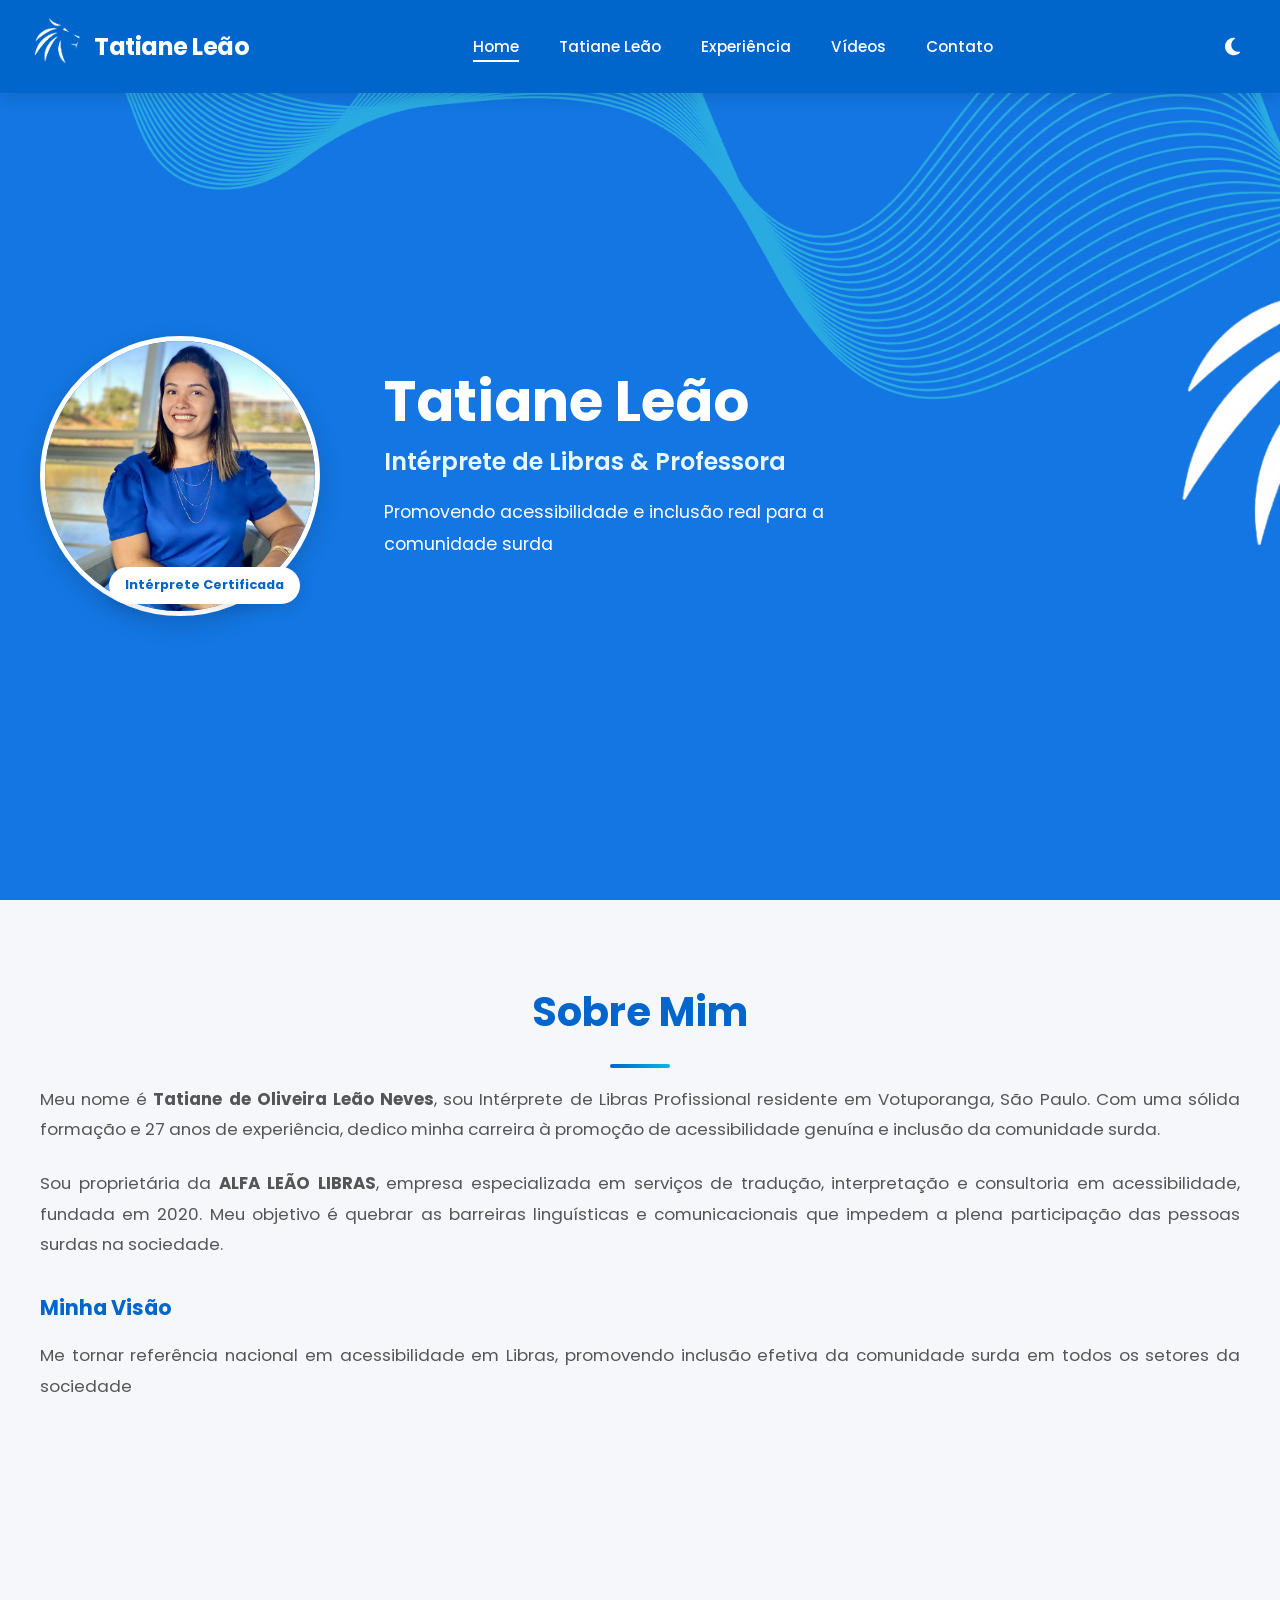
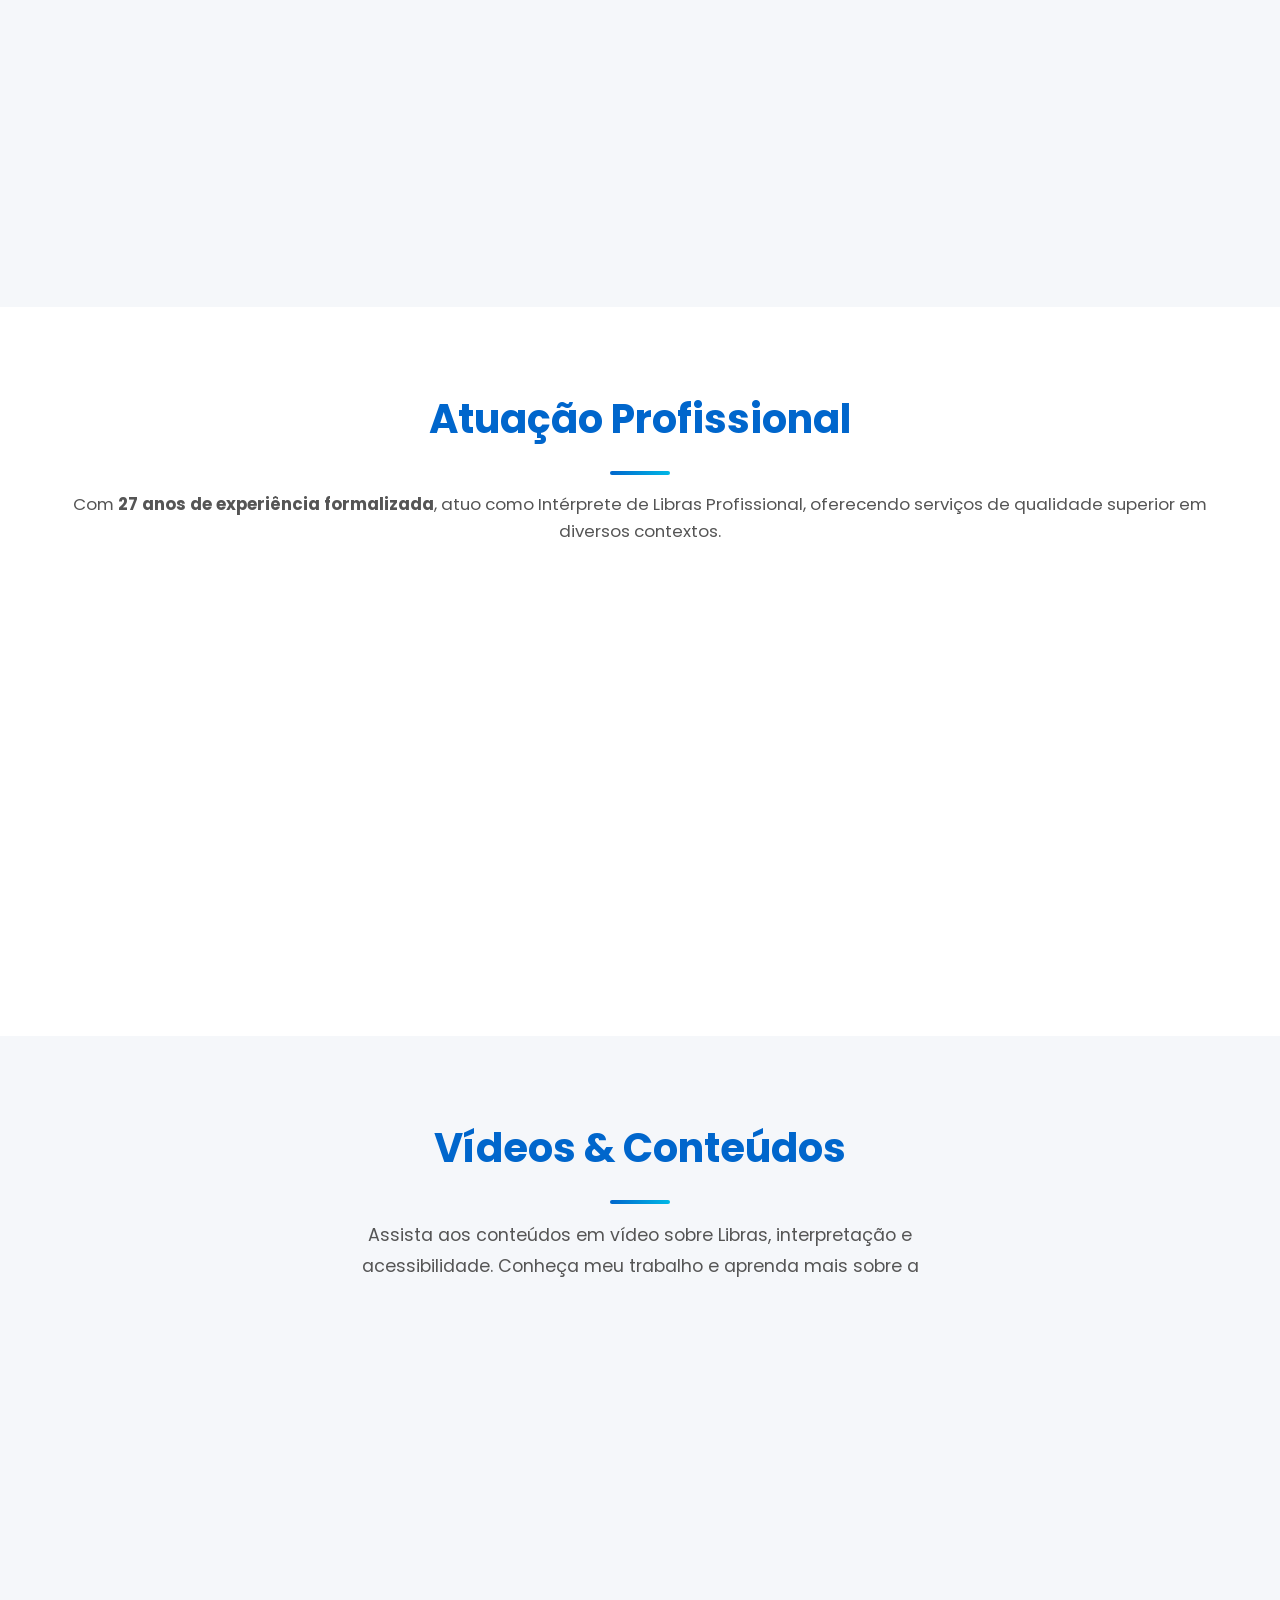
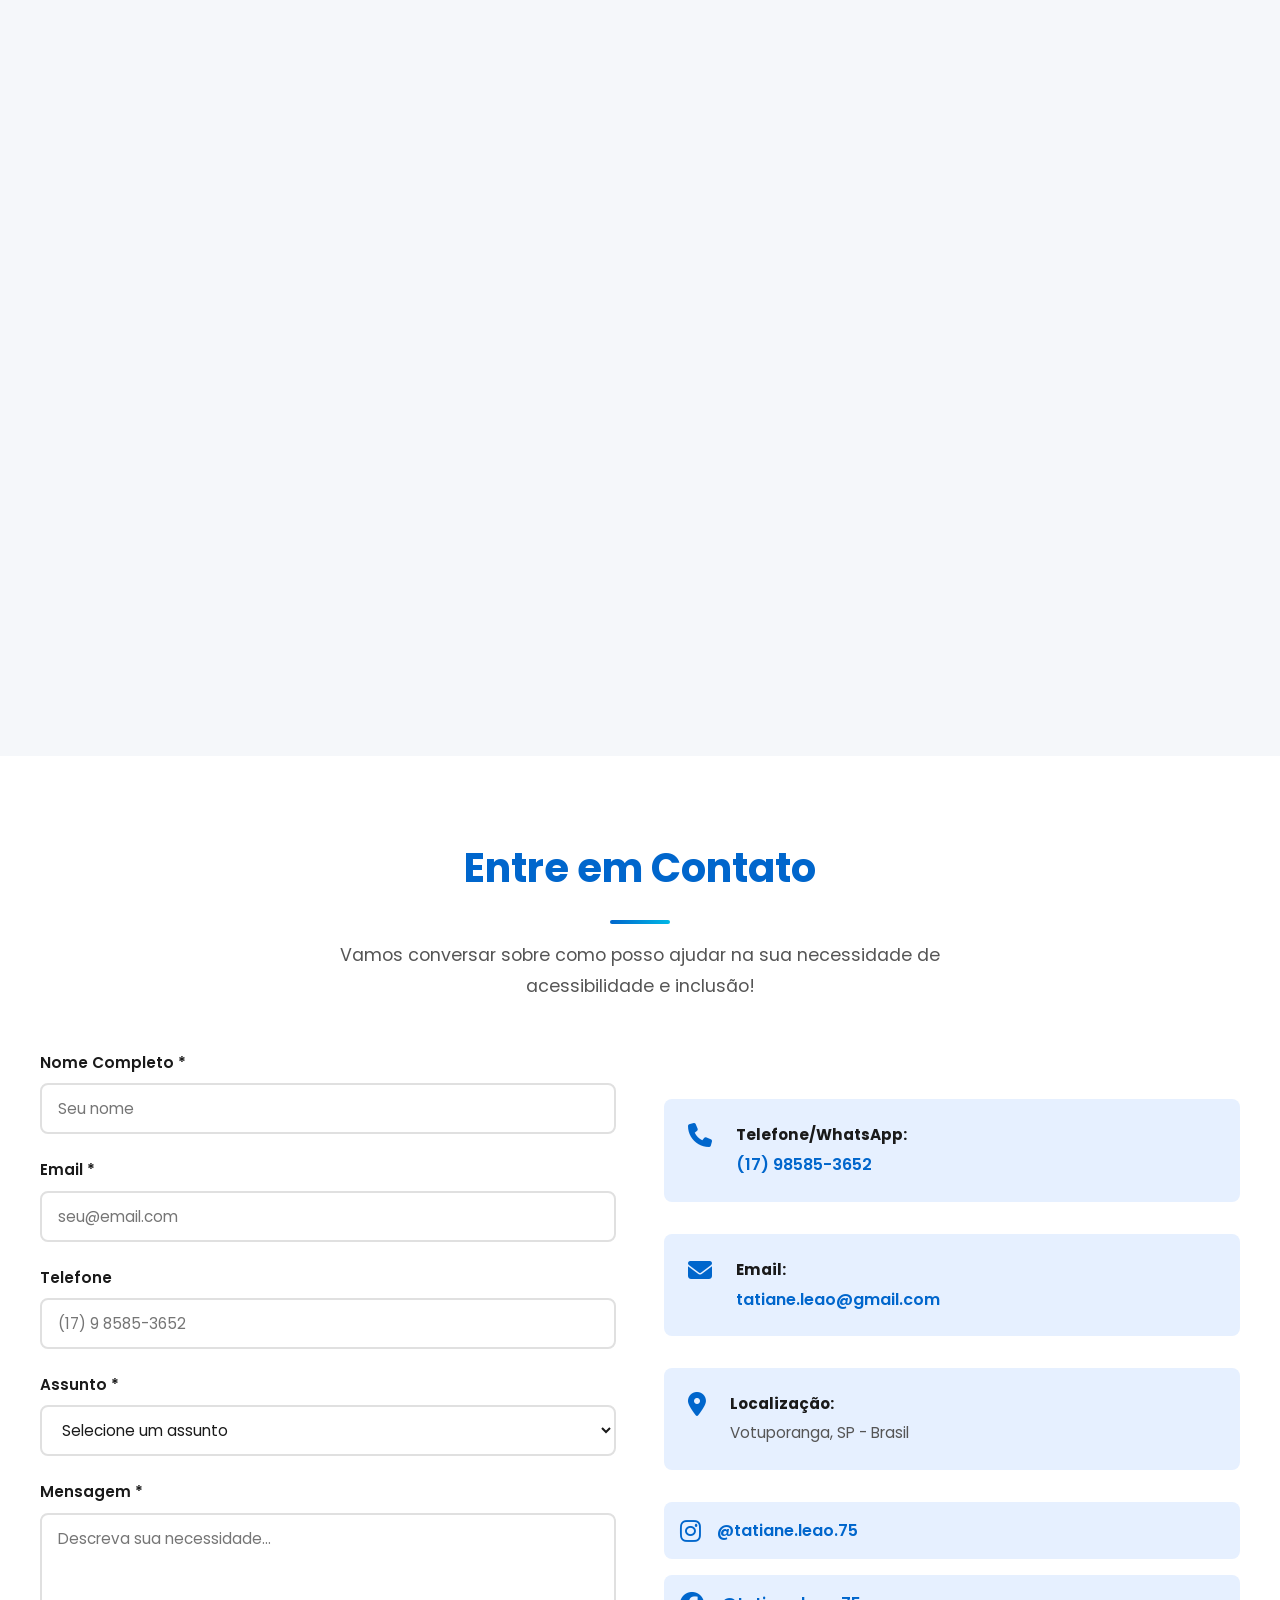
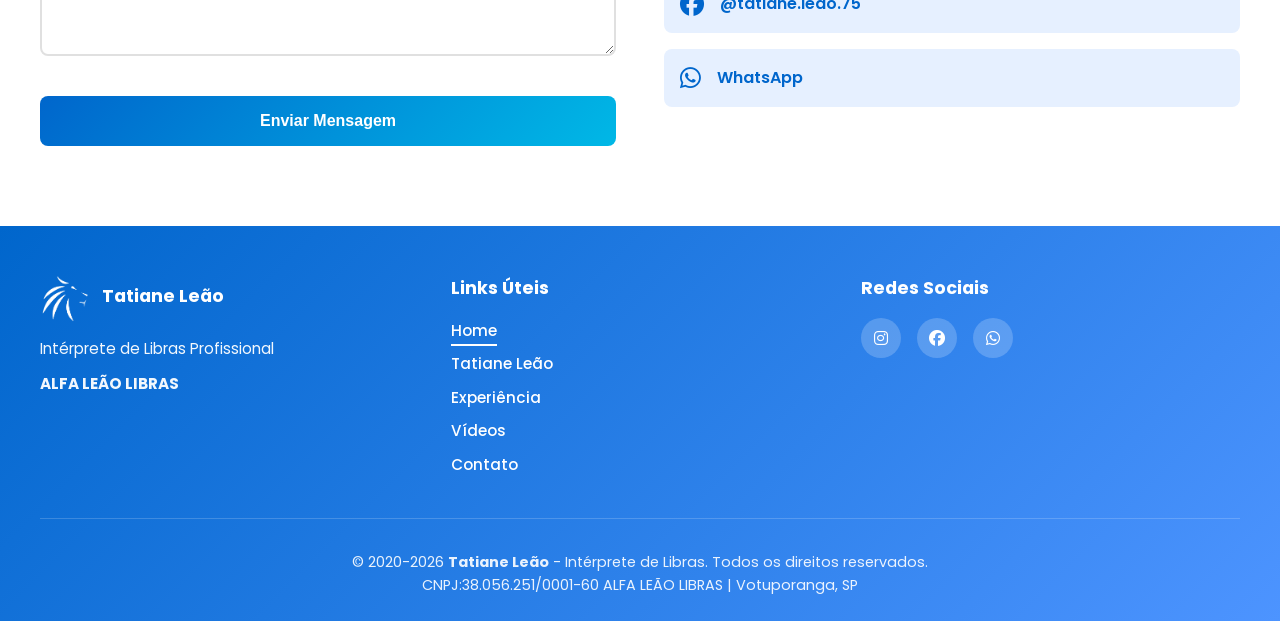
==== commit 9697cea3: "feat: criação do formulário de contato com php" ====
--- a/index.html
+++ b/index.html
@@ -5,7 +5,7 @@
     <meta charset="UTF-8">
     <meta name="viewport" content="width=device-width, initial-scale=1.0">
     <meta name="description"
-        content="Tatiane Leão - Intérprete de Libras e Educadora. Serviços de acessibilidade inclusiva.">
+        content="Tatiane Leão - Intérprete de Libras e Professora. Serviços de acessibilidade inclusiva.">
     <meta name="keywords" content="Libras, Interpretação, Acessibilidade, Inclusão">
     <title>Tatiane Leão - Intérprete de Libras Profissional</title>
     <link rel="stylesheet" href="assets/css/styles.css">
@@ -18,16 +18,17 @@
     <header id="header" class="header-fixed">
         <nav class="navbar">
             <div class="logo">
-                <span class="logo-icon"><img src="assets/images/leao_branco.png" alt="" width="50"></span>
+                <span class="logo-icon"><img src="assets/images/leao_branco.png" alt="Logomarca tatiane Leão"
+                        width="50"></span>
                 <h1>Tatiane Leão</h1>
             </div>
             <ul class="nav-menu" id="nav-menu">
                 <li><a href="#hero" class="nav-link">Home</a></li>
                 <li><a href="#sobre" class="nav-link">Tatiane Leão</a></li>
                 <li><a href="#experiencia" class="nav-link">Experiência</a></li>
-                <li><a href="#portfolio" class="nav-link">Portfólio</a></li>
+                <!--<li><a href="#portfolio" class="nav-link">Portfólio</a></li>-->
                 <li><a href="#videos" class="nav-link">Vídeos</a></li>
-                <!--<li><a href="#contato" class="nav-link">Contato</a></li>-->
+                <li><a href="#contato" class="nav-link">Contato</a></li>
             </ul>
             <div class="header-actions">
                 <button class="theme-toggle" id="theme-toggle" aria-label="Alternar tema escuro/claro"
@@ -69,7 +70,7 @@
                         residente em Votuporanga, São Paulo. Com uma sólida formação e 27 anos de experiência, dedico
                         minha carreira à promoção de acessibilidade genuína e inclusão da comunidade surda.</p>
 
-                    <p>Sou proprietária da <strong>ALFA LEAO LIBRAS</strong>, empresa especializada em serviços de
+                    <p>Sou proprietária da <strong>ALFA LEÃO LIBRAS</strong>, empresa especializada em serviços de
                         tradução, interpretação e consultoria em acessibilidade, fundada em 2020. Meu objetivo é quebrar
                         as barreiras linguísticas e comunicacionais que impedem a plena participação das pessoas surdas
                         na sociedade.</p>
@@ -118,10 +119,11 @@
 
             <div class="experience-cards">
                 <div class="experience-card">
-                    <div class="card-icon"><img src="assets/images/leao_azul.png" alt="ALFA LEÃO LIBRAS" width="100">
+                    <div class="card-icon"><img src="assets/images/leao_azul.png" alt="LOGOMARCA DA ALFA LEÃO LIBRAS"
+                            width="100">
                     </div>
                     <h3>Empresa</h3>
-                    <p><strong>ALFA LEAO LIBRAS</strong></p>
+                    <p><strong>ALFA LEÃO LIBRAS</strong></p>
                     <p class="small-text">Fundada em 2020</p>
                 </div>
 
@@ -156,123 +158,6 @@
         </div>
     </section>
 
-    <!-- Seção Portfólio -->
-    <section id="portfolio" class="section portfolio">
-        <div class="container">
-            <h2 class="section-title">Portfólio & Trabalhos</h2>
-            <p class="section-intro">Conheça alguns dos trabalhos e atuações que realizei na área de interpretação e
-                ensino de Libras.</p>
-
-            <div class="portfolio-grid">
-                <div class="portfolio-item">
-                    <div class="portfolio-image-wrapper">
-                        <img src="assets/images/portfolio-evento.png" alt="Interpretação em evento corporativo"
-                            loading="lazy">
-                        <div class="portfolio-overlay">
-                            <span class="portfolio-category">Eventos</span>
-                        </div>
-                    </div>
-                    <h3>Interpretação em Eventos</h3>
-                    <p>Conferências, convenções, apresentações e eventos públicos</p>
-                </div>
-
-                <div class="portfolio-item">
-                    <div class="portfolio-image-wrapper">
-                        <img src="assets/images/portfolio-educacao.png" alt="Aula de educação em Libras" loading="lazy">
-                        <div class="portfolio-overlay">
-                            <span class="portfolio-category">Educação</span>
-                        </div>
-                    </div>
-                    <h3>Cursos de Libras</h3>
-                    <p>Aulas práticas e cursos de capacitação em Linguagem de Sinais</p>
-                </div>
-
-                <div class="portfolio-item">
-                    <div class="portfolio-image-wrapper">
-                        <img src="assets/images/portfolio-saude.png" alt="Interpretação em ambiente de saúde"
-                            loading="lazy">
-                        <div class="portfolio-overlay">
-                            <span class="portfolio-category">Saúde</span>
-                        </div>
-                    </div>
-                    <h3>Interpretação em Saúde</h3>
-                    <p>Apoio em consultas, exames e atendimentos especializados</p>
-                </div>
-
-                <div class="portfolio-item">
-                    <div class="portfolio-image-wrapper">
-                        <img src="assets/images/portfolio-treinamento.png" alt="Treinamento em Libras" loading="lazy">
-                        <div class="portfolio-overlay">
-                            <span class="portfolio-category">Treinamento</span>
-                        </div>
-                    </div>
-                    <h3>Treinamento Corporativo</h3>
-                    <p>Capacitação de equipes para melhor acessibilidade inclusiva</p>
-                </div>
-
-                <div class="portfolio-item">
-                    <div class="portfolio-image-wrapper">
-                        <img src="assets/images/portfolio-inclusao.png"
-                            alt="Eventos, treinamentos, reuniões e congressos online" loading="lazy">
-                        <div class="portfolio-overlay">
-                            <span class="portfolio-category">Inclusão</span>
-                        </div>
-                    </div>
-                    <h3>Atendimentos on-line</h3>
-                    <p>Eventos, treinamentos, reuniões e congressos online</p>
-                </div>
-
-                <div class="portfolio-item">
-                    <div class="portfolio-image-wrapper">
-                        <img src="assets/images/portfolio-consultoria.png" alt="Consultoria em acessibilidade"
-                            loading="lazy">
-                        <div class="portfolio-overlay">
-                            <span class="portfolio-category">Consultoria</span>
-                        </div>
-                    </div>
-                    <h3>Consultoria em Acessibilidade</h3>
-                    <p>Análise e implementação de políticas de inclusão para organizações</p>
-                </div>
-
-                <div class="portfolio-item">
-                    <div class="portfolio-image-wrapper">
-                        <img src="assets/images/portifolio-campanhas-politicas.png" alt="Campanhas Políticas"
-                            loading="lazy">
-                        <div class="portfolio-overlay">
-                            <span class="portfolio-category">Eventos Políticos</span>
-                        </div>
-                    </div>
-                    <h3>Campanhas Políticas em TV e streeming</h3>
-                    <p>Interpretação em campanhas políticas, eventos em geral e entrevistas</p>
-                </div>
-
-                <div class="portfolio-item">
-                    <div class="portfolio-image-wrapper">
-                        <img src="assets/images/portifolio-eventos-municipais.png" alt="Eventos e Festas Públicas"
-                            loading="lazy">
-                        <div class="portfolio-overlay">
-                            <span class="portfolio-category">Consultoria</span>
-                        </div>
-                    </div>
-                    <h3>Eventos e Festas Públicas</h3>
-                    <p>Interpretação em eventos e festas publicas municipais, regionais, estaduais e nacinoais</p>
-                </div>
-
-                <div class="portfolio-item">
-                    <div class="portfolio-image-wrapper">
-                        <img src="assets/images/portifolio-videos-institucionais.png"
-                            alt="Consultoria em acessibilidade" loading="lazy">
-                        <div class="portfolio-overlay">
-                            <span class="portfolio-category">Consultoria</span>
-                        </div>
-                    </div>
-                    <h3>Vídeos Institucionais e Inclusivos</h3>
-                    <p>Interpretação em tempo real em vídeos para streeming</p>
-                </div>
-            </div>
-        </div>
-    </section>
-
     <!-- Seção Vídeos YouTube -->
     <section id="videos" class="section videos">
         <div class="container">
@@ -423,14 +308,19 @@
     </section>
 -->
     <!-- Seção Contato -->
-    <!--
     <section id="contato" class="section contato">
         <div class="container">
             <h2 class="section-title">Entre em Contato</h2>
-            <p class="section-intro">Vamos conversar sobre como posso ajudar na sua necessidade de acessibilidade e inclusão!</p>
+            <p class="section-intro">Vamos conversar sobre como posso ajudar na sua necessidade de acessibilidade e
+                inclusão!</p>
 
             <div class="contact-wrapper">
-                <form class="contact-form" id="contact-form">
+                <form class="contact-form" id="contact-form" action="contato.php" method="post" novalidate>
+                    <div class="form-group honeypot-field" aria-hidden="true">
+                        <label for="site">Site</label>
+                        <input type="text" id="site" name="site" tabindex="-1" autocomplete="off">
+                    </div>
+
                     <div class="form-group">
                         <label for="nome">Nome Completo *</label>
                         <input type="text" id="nome" name="nome" required placeholder="Seu nome">
@@ -443,7 +333,8 @@
 
                     <div class="form-group">
                         <label for="telefone">Telefone</label>
-                        <input type="tel" id="telefone" name="telefone" placeholder="(17) 9 8585-3652">
+                        <input type="tel" id="telefone" name="telefone" inputmode="numeric" maxlength="16"
+                            placeholder="(17) 9 8585-3652">
                     </div>
 
                     <div class="form-group">
@@ -460,14 +351,15 @@
 
                     <div class="form-group">
                         <label for="mensagem">Mensagem *</label>
-                        <textarea id="mensagem" name="mensagem" rows="5" required placeholder="Descreva sua necessidade..."></textarea>
+                        <textarea id="mensagem" name="mensagem" rows="5" required
+                            placeholder="Descreva sua necessidade..."></textarea>
                     </div>
 
                     <button type="submit" class="submit-button">Enviar Mensagem</button>
                 </form>
 
-                <div class="contact-info">
-                    <h3>Informações de Contato</h3>
+                <div class="contact-info" style="margin-top: 3rem;">
+                    <!--<h3>Outras formas de entrar em contato</h3>-->
 
                     <div class="contact-item">
                         <i class="fas fa-phone"></i>
@@ -493,17 +385,20 @@
                         </div>
                     </div>
 
-                    <h3 style="margin-top: 2rem;">Redes Sociais</h3>
+                    <!--<h3 style="margin-top: 1rem;">Redes Sociais</h3>-->
                     <div class="social-links">
-                        <a href="https://instagram.com/tatiane.leao.75" target="_blank" rel="noopener noreferrer" aria-label="Instagram">
+                        <a href="https://instagram.com/tatiane.leao.75" target="_blank" rel="noopener noreferrer"
+                            aria-label="Instagram">
                             <i class="fab fa-instagram"></i>
                             <span>@tatiane.leao.75</span>
                         </a>
-                        <a href="https://facebook.com/tatiane.leao.75" target="_blank" rel="noopener noreferrer" aria-label="Facebook">
+                        <a href="https://facebook.com/tatiane.leao.75" target="_blank" rel="noopener noreferrer"
+                            aria-label="Facebook">
                             <i class="fab fa-facebook"></i>
                             <span>@tatiane.leao.75</span>
                         </a>
-                        <a href="https://wa.me/5517985853652" target="_blank" rel="noopener noreferrer" aria-label="WhatsApp">
+                        <a href="https://wa.me/5517985853652" target="_blank" rel="noopener noreferrer"
+                            aria-label="WhatsApp">
                             <i class="fab fa-whatsapp"></i>
                             <span>WhatsApp</span>
                         </a>
@@ -512,29 +407,45 @@
             </div>
         </div>
     </section>
--->
+
+    <div class="contact-modal" id="contact-modal" aria-hidden="true">
+        <div class="contact-modal__overlay" data-contact-modal-close></div>
+        <div class="contact-modal__dialog" role="dialog" aria-modal="true" aria-labelledby="contact-modal-title">
+            <button type="button" class="contact-modal__close" aria-label="Fechar mensagem" data-contact-modal-close>
+                <i class="fas fa-times"></i>
+            </button>
+            <div class="contact-modal__icon" id="contact-modal-icon">
+                <i class="fas fa-check"></i>
+            </div>
+            <h3 id="contact-modal-title">Mensagem enviada</h3>
+            <p id="contact-modal-message">Mensagem enviada com sucesso! Em breve entraremos em contato.</p>
+            <button type="button" class="contact-modal__button" data-contact-modal-close>Ok</button>
+        </div>
+    </div>
+
     <!-- Footer -->
     <footer class="footer">
         <div class="container">
             <div class="footer-content">
                 <div class="footer-section">
                     <div class="logo">
-                        <span class="logo-icon"><img src="assets/images/leao_branco.png" alt="" width="50"></span>
+                        <span class="logo-icon"><img src="assets/images/leao_branco.png"
+                                alt="Logo marca da Tatiane Leão" width="50"></span>
                         <h4>Tatiane Leão</h4>
                     </div>
                     <p>Intérprete de Libras Profissional</p>
-                    <p class="company-name">ALFA LEAO LIBRAS</p>
+                    <p class="company-name">ALFA LEÃO LIBRAS</p>
                 </div>
 
                 <div class="footer-section">
                     <h4>Links Úteis</h4>
                     <ul>
-                        <li><a href="#hero">Home</a></li>
-                        <li><a href="#experiencia">Experiência</a></li>
-                        <li><a href="#portfolio">Portfólio</a></li>
-                        <li><a href="#videos">Vídeos</a></li>
-                        <li><a href="#sobre">Sobre</a></li>
-                        <!--<li><a href="#contato">Contato</a></li>-->
+                        <li><a href="#hero" class="nav-link">Home</a></li>
+                        <li><a href="#sobre" class="nav-link">Tatiane Leão</a></li>
+                        <li><a href="#experiencia" class="nav-link">Experiência</a></li>
+                        <!--<li><a href="#portfolio" class="nav-link">Portfólio</a></li>-->
+                        <li><a href="#videos" class="nav-link">Vídeos</a></li>
+                        <li><a href="#contato" class="nav-link">Contato</a></li>
                     </ul>
                 </div>
 
@@ -555,8 +466,9 @@
             </div>
 
             <div class="footer-bottom">
-                <p>&copy; 2020-2026 <strong>Tatiane Leão</strong> - Intérprete de Libras. Todos os direitos reservados.</p>
-                <p>CNPJ:38.056.251/0001-60 ALFA LEAO LIBRAS | Votuporanga, SP</p>
+                <p>&copy; 2020-2026 <strong>Tatiane Leão</strong> - Intérprete de Libras. Todos os direitos reservados.
+                </p>
+                <p>CNPJ:38.056.251/0001-60 ALFA LEÃO LIBRAS | Votuporanga, SP</p>
             </div>
         </div>
     </footer>
--- a/assets/css/styles.css
+++ b/assets/css/styles.css
@@ -828,6 +828,31 @@
     gap: 1.5rem;
 }
 
+.honeypot-field {
+    position: absolute;
+    left: -9999px;
+    opacity: 0;
+    pointer-events: none;
+}
+
+.form-message {
+    color: white;
+    padding: 1rem;
+    border-radius: 8px;
+    margin-bottom: 0;
+    text-align: center;
+    font-weight: 600;
+    animation: fadeInUp 0.3s ease;
+}
+
+.success-message {
+    background-color: #4CAF50;
+}
+
+.error-message {
+    background-color: #D32F2F;
+}
+
 .form-group {
     display: flex;
     flex-direction: column;
@@ -894,6 +919,123 @@
 
 .submit-button:active {
     transform: translateY(0);
+}
+
+.submit-button:disabled {
+    cursor: wait;
+    opacity: 0.75;
+    transform: none;
+}
+
+.contact-modal {
+    position: fixed;
+    inset: 0;
+    z-index: 2000;
+    display: none;
+    align-items: center;
+    justify-content: center;
+    padding: 1.5rem;
+}
+
+.contact-modal.active {
+    display: flex;
+}
+
+.contact-modal__overlay {
+    position: absolute;
+    inset: 0;
+    background-color: rgba(0, 0, 0, 0.55);
+}
+
+.contact-modal__dialog {
+    position: relative;
+    width: min(100%, 420px);
+    background-color: var(--bg-white);
+    color: var(--text-primary);
+    border: 1px solid var(--border-color);
+    border-radius: 8px;
+    box-shadow: var(--shadow-lg);
+    padding: 2rem;
+    text-align: center;
+    animation: fadeInUp 0.3s ease;
+}
+
+[data-theme="dark"] .contact-modal__dialog {
+    background-color: var(--dark-card);
+    color: var(--dark-text);
+}
+
+.contact-modal__close {
+    position: absolute;
+    top: 0.75rem;
+    right: 0.75rem;
+    width: 2.25rem;
+    height: 2.25rem;
+    border: none;
+    border-radius: 50%;
+    background-color: var(--primary-pale);
+    color: var(--primary-color);
+    cursor: pointer;
+    transition: all var(--transition-fast);
+}
+
+[data-theme="dark"] .contact-modal__close {
+    background-color: rgba(77, 148, 255, 0.18);
+}
+
+.contact-modal__close:hover {
+    background-color: var(--primary-color);
+    color: var(--secondary-color);
+}
+
+.contact-modal__icon {
+    width: 4rem;
+    height: 4rem;
+    margin: 0 auto 1rem;
+    display: flex;
+    align-items: center;
+    justify-content: center;
+    border-radius: 50%;
+    background: linear-gradient(135deg, var(--primary-color), var(--accent-color));
+    color: var(--secondary-color);
+    font-size: 1.6rem;
+}
+
+.contact-modal__icon.error {
+    background: linear-gradient(135deg, #D32F2F, #F57C00);
+}
+
+.contact-modal__dialog h3 {
+    margin-bottom: 0.75rem;
+    font-size: 1.35rem;
+    color: var(--text-primary);
+}
+
+[data-theme="dark"] .contact-modal__dialog h3 {
+    color: var(--dark-text);
+}
+
+.contact-modal__dialog p {
+    margin-bottom: 1.5rem;
+    color: var(--text-secondary);
+}
+
+.contact-modal__button {
+    min-width: 7rem;
+    padding: 0.75rem 1.25rem;
+    border: none;
+    border-radius: 8px;
+    background: linear-gradient(135deg, var(--primary-color), var(--accent-color));
+    color: var(--secondary-color);
+    font-family: 'Poppins', sans-serif;
+    font-weight: 700;
+    cursor: pointer;
+    transition: all var(--transition-normal);
+}
+
+.contact-modal__button:hover {
+    transform: translateY(-2px);
+    box-shadow: var(--shadow-md);
 }
 
 .contact-info {
@@ -1211,4 +1353,4 @@
     .section {
         page-break-inside: avoid;
     }
-}+}
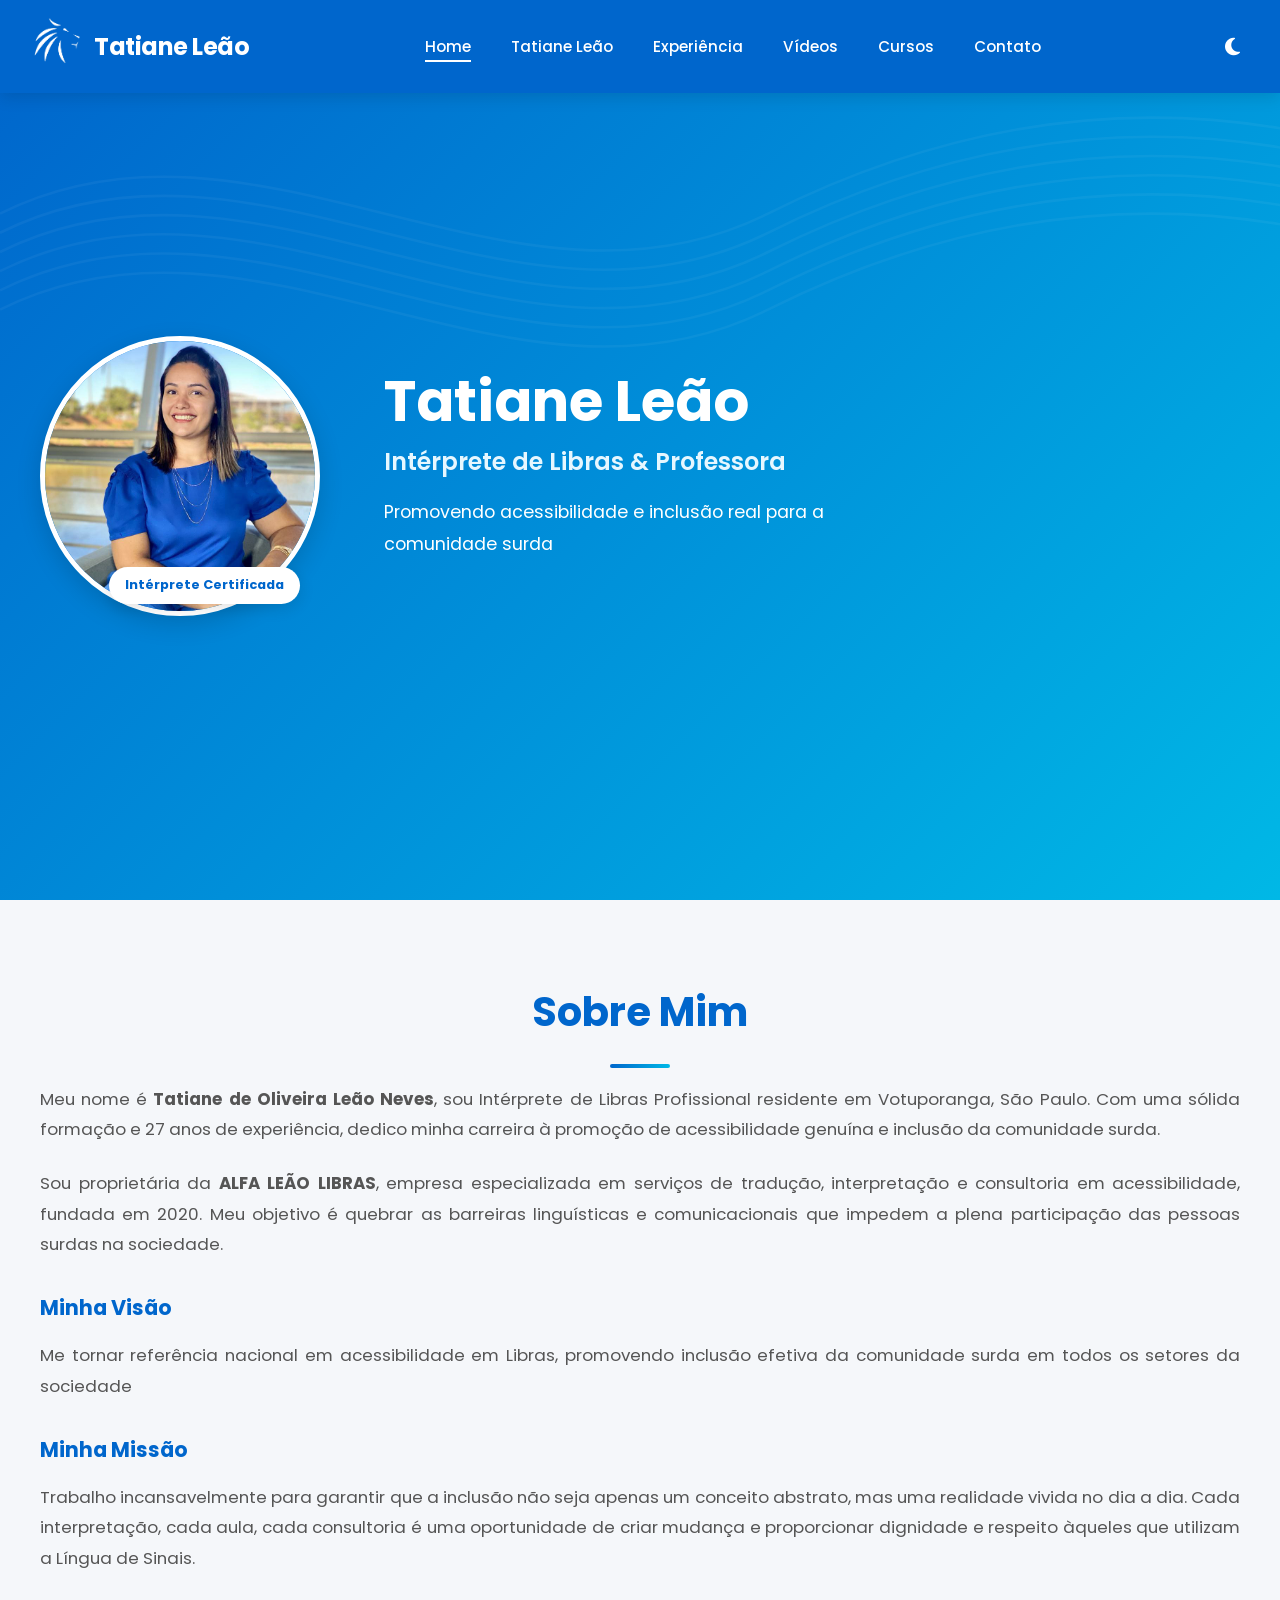
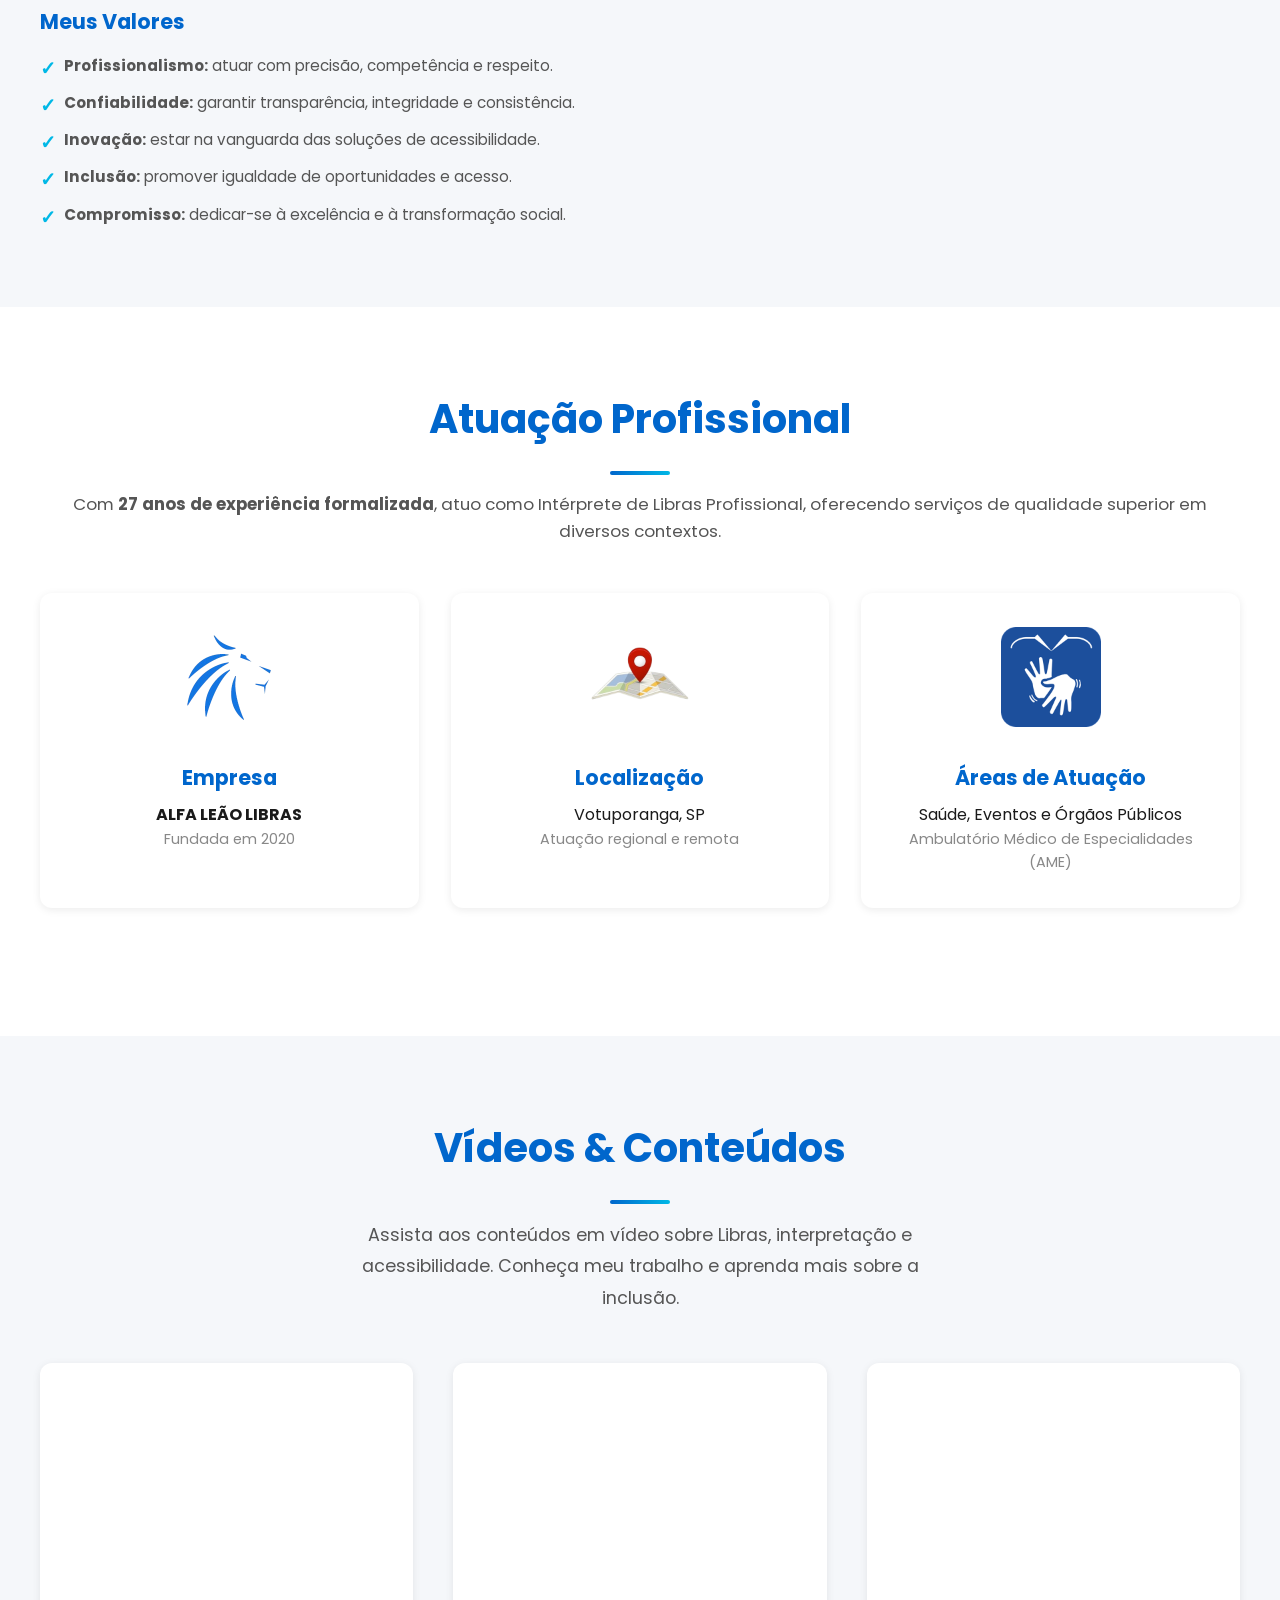
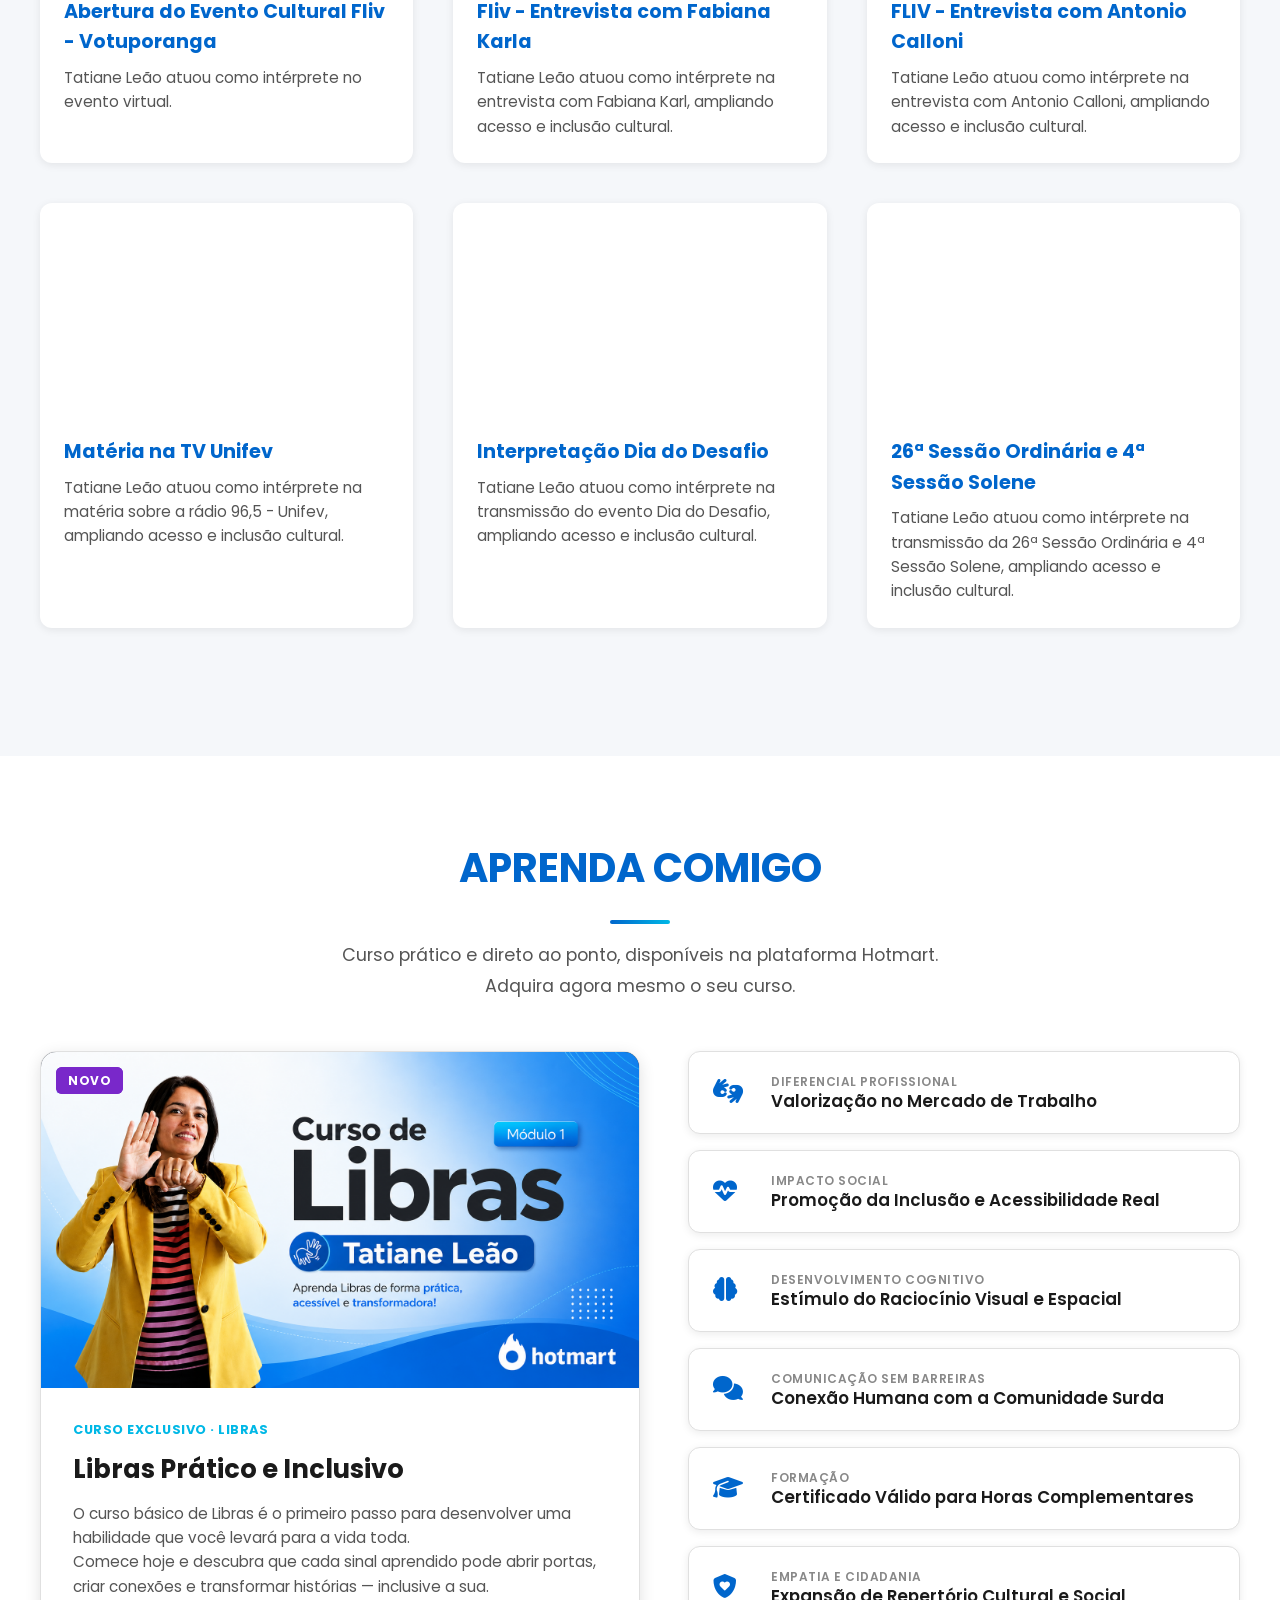
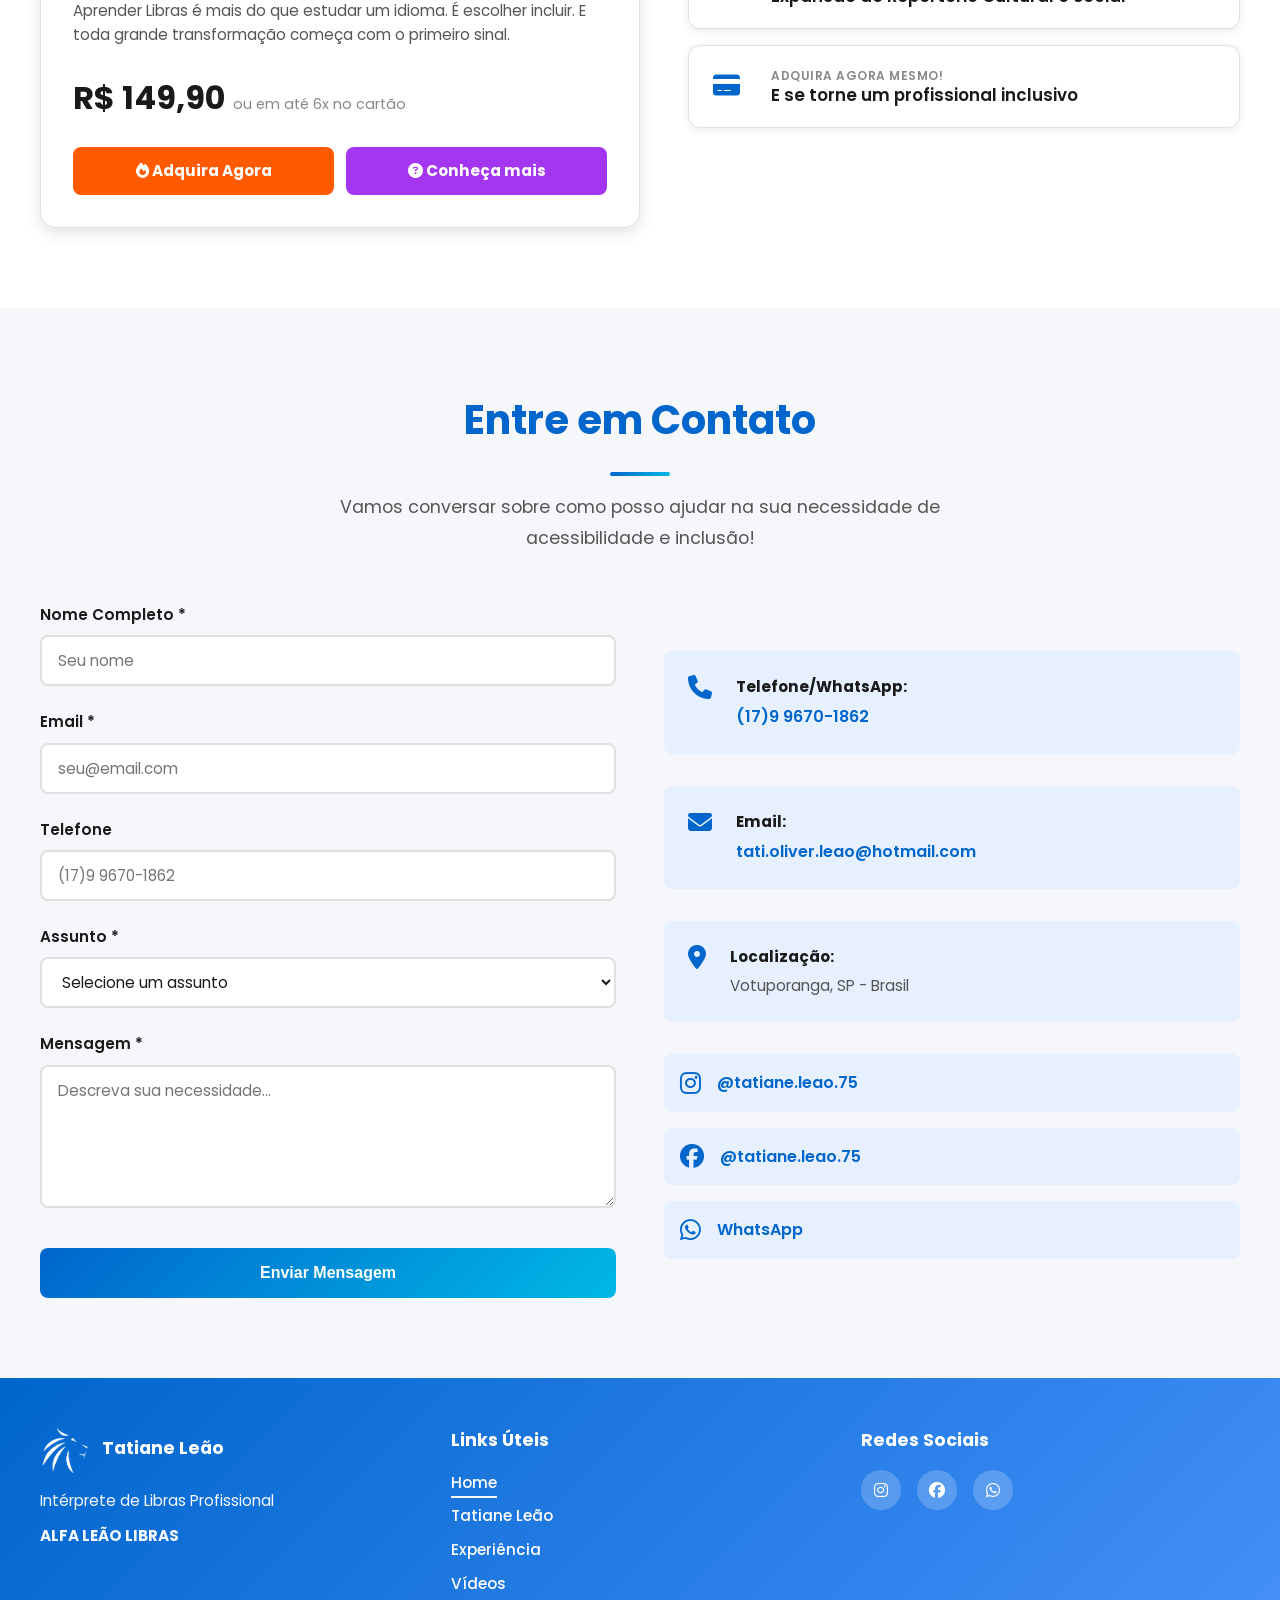
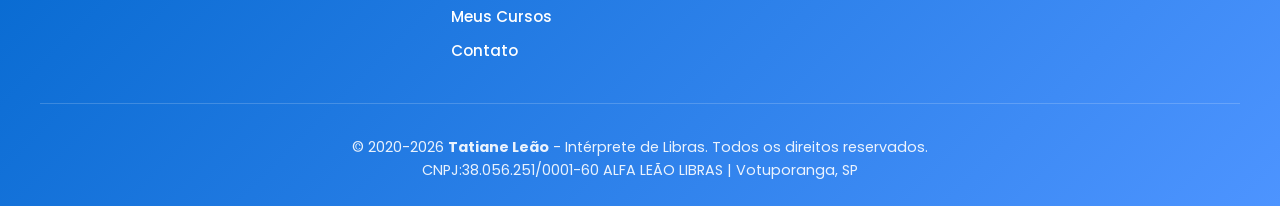
==== commit 89376aa2: "feat: criação da sessao de venda de cursos no site" ====
--- a/index.html
+++ b/index.html
@@ -8,6 +8,8 @@
         content="Tatiane Leão - Intérprete de Libras e Professora. Serviços de acessibilidade inclusiva.">
     <meta name="keywords" content="Libras, Interpretação, Acessibilidade, Inclusão">
     <title>Tatiane Leão - Intérprete de Libras Profissional</title>
+    <link rel="icon" href="assets/images/favicon.ico" type="image/x-icon">
+    <link rel="shortcut icon" href="assets/images/favicon.ico" type="image/x-icon">
     <link rel="stylesheet" href="assets/css/styles.css">
     <link href="https://fonts.googleapis.com/css2?family=Poppins:wght@300;400;600;700&display=swap" rel="stylesheet">
     <link rel="stylesheet" href="https://cdnjs.cloudflare.com/ajax/libs/font-awesome/6.4.0/css/all.min.css">
@@ -28,6 +30,7 @@
                 <li><a href="#experiencia" class="nav-link">Experiência</a></li>
                 <!--<li><a href="#portfolio" class="nav-link">Portfólio</a></li>-->
                 <li><a href="#videos" class="nav-link">Vídeos</a></li>
+                <li><a href="#cursos" class="nav-link">Cursos</a></li>
                 <li><a href="#contato" class="nav-link">Contato</a></li>
             </ul>
             <div class="header-actions">
@@ -307,6 +310,147 @@
         </div>
     </section>
 -->
+
+    <!-- Seção Cursos -->
+    <section id="cursos" class="section cursos">
+        <div class="container">
+
+            <!-- Cabeçalho da Seção baseado na imagem anexada -->
+            <h2 class="section-title">APRENDA COMIGO</h2>
+            <p class="section-intro">Curso prático e direto ao ponto, disponíveis na plataforma Hotmart.
+                Adquira agora mesmo o seu curso.</p>
+
+            <!-- Grid de Conteúdo (Card do Curso + Vantagens) -->
+            <div class="cursos-grid-layout">
+
+                <!-- Lado Esquerdo: Card de Compra do Curso -->
+                <div class="curso-purchase-card">
+                    <div class="curso-image-container">
+                        <!-- Selo de Novo Curso -->
+                        <span class="badge-novo">NOVO</span>
+
+                        <div class="curso-image-container">
+                            <span class="badge-novo">NOVO</span>
+                            <!-- Tag da imagem com a classe que evita distorção -->
+                            <img src="/assets/images/capa_do_curso.png" alt="Capa do Curso" class="curso-card-img">
+                        </div>
+
+                    </div>
+
+                    <div class="curso-details-content">
+                        <span class="curso-category-tag">CURSO EXCLUSIVO · LIBRAS</span>
+                        <h3 class="curso-title-text">Libras Prático e Inclusivo</h3>
+                        <p class="curso-description-text">
+                            O curso básico de Libras é o primeiro passo para desenvolver uma habilidade que você levará
+                            para a vida toda.
+                            <br />Comece hoje e descubra que cada sinal aprendido pode abrir portas, criar
+                            conexões e transformar histórias — inclusive a sua.
+                            <br />Aprender Libras é mais do que estudar um idioma. É escolher incluir. E toda grande
+                            transformação começa com o primeiro sinal.
+                        </p>
+
+                        <div class="curso-price-container">
+                            <span class="price-value">R$ 149,90</span>
+                            <span class="price-condition">ou em até 6x no cartão</span>
+                        </div>
+
+                        <div class="curso-buttons-group">
+                            <a href="https://pay.hotmart.com/R106912936A" target="_blank"
+                                class="btn-platform btn-hotmart">
+                                <i class="fas fa-fire"></i> Adquira Agora
+                            </a>
+                            <a href="https://go.hotmart.com/R106912936A" target="_blank" class="btn-platform btn-udemy">
+                                <i class="fas fa-circle-question"></i> Conheça mais
+                            </a>
+                        </div>
+                    </div>
+                </div>
+
+                <!-- Lado Direito: Vantagens de fazer o curso de Libras -->
+                <div class="curso-advantages-list">
+
+                    <!-- Item 1 -->
+                    <div class="advantage-item">
+                        <div class="advantage-icon-box">
+                            <i class="fas fa-hands-asl-interpreting"></i>
+                        </div>
+                        <div class="advantage-text-box">
+                            <span class="advantage-subtitle">Diferencial Profissional</span>
+                            <h4 class="advantage-title">Valorização no Mercado de Trabalho</h4>
+                        </div>
+                    </div>
+
+                    <!-- Item 2 -->
+                    <div class="advantage-item">
+                        <div class="advantage-icon-box">
+                            <i class="fas fa-heart-pulse"></i>
+                        </div>
+                        <div class="advantage-text-box">
+                            <span class="advantage-subtitle">Impacto Social</span>
+                            <h4 class="advantage-title">Promoção da Inclusão e Acessibilidade Real</h4>
+                        </div>
+                    </div>
+
+                    <!-- Item 3 -->
+                    <div class="advantage-item">
+                        <div class="advantage-icon-box">
+                            <i class="fas fa-brain"></i>
+                        </div>
+                        <div class="advantage-text-box">
+                            <span class="advantage-subtitle">Desenvolvimento Cognitivo</span>
+                            <h4 class="advantage-title">Estímulo do Raciocínio Visual e Espacial</h4>
+                        </div>
+                    </div>
+
+                    <!-- Item 4 -->
+                    <div class="advantage-item">
+                        <div class="advantage-icon-box">
+                            <i class="fas fa-comments"></i>
+                        </div>
+                        <div class="advantage-text-box">
+                            <span class="advantage-subtitle">Comunicação Sem Barreiras</span>
+                            <h4 class="advantage-title">Conexão Humana com a Comunidade Surda</h4>
+                        </div>
+                    </div>
+
+                    <!-- Item 5 -->
+                    <div class="advantage-item">
+                        <div class="advantage-icon-box">
+                            <i class="fas fa-graduation-cap"></i>
+                        </div>
+                        <div class="advantage-text-box">
+                            <span class="advantage-subtitle">Formação</span>
+                            <h4 class="advantage-title">Certificado Válido para Horas Complementares</h4>
+                        </div>
+                    </div>
+
+                    <!-- Item 6 -->
+                    <div class="advantage-item">
+                        <div class="advantage-icon-box">
+                            <i class="fas fa-shield-heart"></i>
+                        </div>
+                        <div class="advantage-text-box">
+                            <span class="advantage-subtitle">Empatia e Cidadania</span>
+                            <h4 class="advantage-title">Expansão de Repertório Cultural e Social</h4>
+                        </div>
+                    </div>
+
+                    <!-- Item 7 -->
+                    <div class="advantage-item">
+                        <div class="advantage-icon-box">
+                            <i class="fas fa-credit-card"></i>
+                        </div>
+                        <div class="advantage-text-box">
+                            <span class="advantage-subtitle">Adquira agora mesmo!</span>
+                            <h4 class="advantage-title">E se torne um profissional inclusivo</h4>
+                        </div>
+                    </div>
+                </div>
+
+            </div>
+        </div>
+    </section>
+
     <!-- Seção Contato -->
     <section id="contato" class="section contato">
         <div class="container">
@@ -334,7 +478,7 @@
                     <div class="form-group">
                         <label for="telefone">Telefone</label>
                         <input type="tel" id="telefone" name="telefone" inputmode="numeric" maxlength="16"
-                            placeholder="(17) 9 8585-3652">
+                            placeholder="(17)9 9670-1862">
                     </div>
 
                     <div class="form-group">
@@ -365,7 +509,7 @@
                         <i class="fas fa-phone"></i>
                         <div>
                             <p><strong>Telefone/WhatsApp:</strong></p>
-                            <a href="tel:+5517985853652">(17) 98585-3652</a>
+                            <a href="tel:+5517985853652">(17)9 9670-1862</a>
                         </div>
                     </div>
 
@@ -373,7 +517,7 @@
                         <i class="fas fa-envelope"></i>
                         <div>
                             <p><strong>Email:</strong></p>
-                            <a href="mailto:tatiane.leao@gmail.com">tatiane.leao@gmail.com</a>
+                            <a href="mailto:tati.oliver.leao@hotmail.com">tati.oliver.leao@hotmail.com</a>
                         </div>
                     </div>
 
@@ -387,7 +531,7 @@
 
                     <!--<h3 style="margin-top: 1rem;">Redes Sociais</h3>-->
                     <div class="social-links">
-                        <a href="https://instagram.com/tatiane.leao.75" target="_blank" rel="noopener noreferrer"
+                        <a href="https://instagram.com/tatileao.libras" target="_blank" rel="noopener noreferrer"
                             aria-label="Instagram">
                             <i class="fab fa-instagram"></i>
                             <span>@tatiane.leao.75</span>
@@ -397,7 +541,7 @@
                             <i class="fab fa-facebook"></i>
                             <span>@tatiane.leao.75</span>
                         </a>
-                        <a href="https://wa.me/5517985853652" target="_blank" rel="noopener noreferrer"
+                        <a href="https://wa.me/5517996701862" target="_blank" rel="noopener noreferrer"
                             aria-label="WhatsApp">
                             <i class="fab fa-whatsapp"></i>
                             <span>WhatsApp</span>
@@ -445,6 +589,7 @@
                         <li><a href="#experiencia" class="nav-link">Experiência</a></li>
                         <!--<li><a href="#portfolio" class="nav-link">Portfólio</a></li>-->
                         <li><a href="#videos" class="nav-link">Vídeos</a></li>
+                        <li><a href="#cursos" class="nav-link">Meus Cursos</a></li>
                         <li><a href="#contato" class="nav-link">Contato</a></li>
                     </ul>
                 </div>
@@ -452,13 +597,13 @@
                 <div class="footer-section">
                     <h4>Redes Sociais</h4>
                     <div class="footer-social">
-                        <a href="https://instagram.com/tatiane.leao.75" target="_blank" title="Instagram">
+                        <a href="https://instagram.com/tatileao.libras" target="_blank" title="Instagram">
                             <i class="fab fa-instagram"></i>
                         </a>
                         <a href="https://facebook.com/tatiane.leao.75" target="_blank" title="Facebook">
                             <i class="fab fa-facebook"></i>
                         </a>
-                        <a href="https://wa.me/5517985853652" target="_blank" title="WhatsApp">
+                        <a href="https://wa.me/5517996701862" target="_blank" title="WhatsApp">
                             <i class="fab fa-whatsapp"></i>
                         </a>
                     </div>
--- a/assets/css/styles.css
+++ b/assets/css/styles.css
@@ -6,27 +6,42 @@
 /* Variáveis CSS */
 :root {
     /* Cores primárias (Libras + Acessibilidade) */
-    --primary-color: #0066cc;      /* Azul profundo (Libras) */
-    --primary-light: #4d94ff;      /* Azul claro */
-    --primary-pale: #e6f0ff;       /* Azul pálido */
+    --primary-color: #0066cc;
+    /* Azul profundo (Libras) */
+    --primary-light: #4d94ff;
+    /* Azul claro */
+    --primary-pale: #e6f0ff;
+    /* Azul pálido */
 
     /* Cores secundárias */
-    --secondary-color: #ffffff;    /* Branco */
-    --accent-color: #00b8e6;       /* Azul-ciano (inclusão) */
-    --accent-light: #e6f7ff;       /* Ciano pálido */
+    --secondary-color: #ffffff;
+    /* Branco */
+    --accent-color: #00b8e6;
+    /* Azul-ciano (inclusão) */
+    --accent-light: #e6f7ff;
+    /* Ciano pálido */
 
     /* Neutros e textos */
-    --text-primary: #1a1a1a;       /* Texto escuro */
-    --text-secondary: #555555;     /* Texto cinza */
-    --text-light: #888888;         /* Texto claro */
-    --bg-light: #f5f7fa;           /* Fundo claro */
-    --bg-white: #ffffff;           /* Branco puro */
-    --border-color: #e0e0e0;       /* Borda */
+    --text-primary: #1a1a1a;
+    /* Texto escuro */
+    --text-secondary: #555555;
+    /* Texto cinza */
+    --text-light: #888888;
+    /* Texto claro */
+    --bg-light: #f5f7fa;
+    /* Fundo claro */
+    --bg-white: #ffffff;
+    /* Branco puro */
+    --border-color: #e0e0e0;
+    /* Borda */
 
     /* Modo escuro */
-    --dark-bg: #0f1419;            /* Fundo escuro */
-    --dark-card: #282e3a;          /* Card escuro */
-    --dark-text: #f5f7fa;          /* Texto claro em modo escuro */
+    --dark-bg: #0f1419;
+    /* Fundo escuro */
+    --dark-card: #282e3a;
+    /* Card escuro */
+    --dark-text: #f5f7fa;
+    /* Texto claro em modo escuro */
 
     /* Transições */
     --transition-fast: 0.2s ease;
@@ -109,9 +124,19 @@
 }
 
 @keyframes wave {
-    0%, 100% { transform: rotate(0deg); }
-    25% { transform: rotate(15deg); }
-    75% { transform: rotate(-15deg); }
+
+    0%,
+    100% {
+        transform: rotate(0deg);
+    }
+
+    25% {
+        transform: rotate(15deg);
+    }
+
+    75% {
+        transform: rotate(-15deg);
+    }
 }
 
 .logo h1 {
@@ -227,14 +252,14 @@
 /* ===================================
    Hero Section
    =================================== */
-
+/*
 .hero {
     margin-top: 60px;
     min-height: calc(100vh - 60px);
     display: flex;
     align-items: center;
     justify-content: center;
-    /*background: linear-gradient(135deg, var(--primary-color) 0%, var(--accent-color) 100%);*/ 
+    background: linear-gradient(135deg, var(--primary-color) 0%, var(--accent-color) 100%);
     background: url("../images/hero_bg.png") no-repeat fixed;
     background-size: cover;
     color: var(--secondary-color);
@@ -253,11 +278,54 @@
     background: radial-gradient(circle, rgba(255, 255, 255, 0.1) 0%, transparent 70%);
     border-radius: 50%;
     animation: float 6s ease-in-out infinite;
+}*/
+.hero {
+    margin-top: 60px;
+    min-height: calc(100vh - 60px);
+    display: flex;
+    align-items: center;
+    justify-content: center;
+    background: linear-gradient(
+        135deg,
+        var(--primary-color) 0%,
+        var(--accent-color) 100%
+    );
+    color: var(--secondary-color);
+    padding: 2rem;
+    position: relative;
+    overflow: hidden;
+}
+
+/* Ondas */
+.hero::after {
+    content: "";
+    position: absolute;
+    inset: 0;
+    background: url("../images/waves.svg") repeat-x;
+    background-size: 120% auto;
+    opacity: 0.12;
+    animation: waveMove 15s reverse infinite;
+}
+
+@keyframes waveMove {
+    from {
+        background-position-x: 0;
+    }
+    to {
+        background-position-x: 1200px;
+    }
 }
 
 @keyframes float {
-    0%, 100% { transform: translateY(0px); }
-    50% { transform: translateY(30px); }
+
+    0%,
+    100% {
+        transform: translateY(0px);
+    }
+
+    50% {
+        transform: translateY(30px);
+    }
 }
 
 .hero-content {
@@ -350,6 +418,7 @@
         opacity: 0;
         transform: translateX(-50px);
     }
+
     to {
         opacity: 1;
         transform: translateX(0);
@@ -361,6 +430,7 @@
         opacity: 0;
         transform: translateX(50px);
     }
+
     to {
         opacity: 1;
         transform: translateX(0);
@@ -641,7 +711,8 @@
 .video-wrapper {
     position: relative;
     width: 100%;
-    padding-bottom: 56.25%; /* Proporção 16:9 */
+    padding-bottom: 56.25%;
+    /* Proporção 16:9 */
     height: 0;
     overflow: hidden;
     border-radius: 12px 12px 0 0;
@@ -1133,6 +1204,360 @@
         grid-template-columns: 1fr;
     }
 }
+
+
+
+
+
+/* ===================================
+   Nova Seção: Cursos & Vantagens
+   =================================== */
+
+.cursos-header {
+    display: table;
+    width: 100%;
+    margin-bottom: 3.5rem;
+}
+
+.cursos-header .header-left {
+    display: table-cell;
+    width: 45%;
+    vertical-align: middle;
+}
+
+.cursos-header .header-right {
+    display: table-cell;
+    width: 55%;
+    vertical-align: middle;
+    padding-left: 2rem;
+}
+
+.cursos-badge {
+    font-size: 0.85rem;
+    font-weight: 700;
+    letter-spacing: 2px;
+    color: var(--accent-color);
+    text-transform: uppercase;
+    display: block;
+    margin-bottom: 0.5rem;
+}
+
+.cursos-main-title {
+    font-size: 3rem;
+    font-weight: 700;
+    color: var(--primary-color);
+    line-height: 1.1;
+}
+
+.cursos-intro-text {
+    font-size: 1.05rem;
+    color: var(--text-secondary);
+    line-height: 1.6;
+}
+
+/* Layout em Grid Lateral */
+.cursos-grid-layout {
+    display: table;
+    width: 100%;
+    table-layout: fixed;
+}
+
+.curso-purchase-card {
+    display: table-cell;
+    width: 50%;
+    vertical-align: top;
+    background-color: var(--bg-white);
+    border-radius: 16px;
+    box-shadow: var(--shadow-md);
+    border: 1px solid var(--border-color);
+    overflow: hidden;
+    transition: transform var(--transition-normal), box-shadow var(--transition-normal);
+}
+
+.curso-purchase-card:hover {
+    transform: translateY(-5px);
+    box-shadow: var(--shadow-lg);
+}
+
+/* Modo escuro customizado para o card de curso igual ao print */
+[data-theme="dark"] .curso-purchase-card {
+    background-color: #151b26;
+    border-color: #222d3d;
+}
+
+/* Lado da lista de vantagens */
+.curso-advantages-list {
+    display: table-cell;
+    width: 50%;
+    vertical-align: top;
+    padding-left: 3rem;
+}
+
+/* Imagem e Placeholders */
+.curso-image-container {
+    position: relative;
+    width: 100%;
+    height: 100%px;
+    background-color: #1b2230;
+    /* Fundo escuro igual ao print para contraste */
+    display: block;
+}
+
+.badge-novo {
+    position: absolute;
+    top: 15px;
+    left: 15px;
+    background: #7928ca;
+    color: #fff;
+    padding: 4px 12px;
+    font-size: 0.75rem;
+    font-weight: 700;
+    border-radius: 6px;
+    letter-spacing: 0.5px;
+    z-index: 2;
+}
+
+.curso-image-placeholder {
+    width: 100%;
+    height: 100%;
+    display: flex;
+    flex-direction: column;
+    align-items: center;
+    justify-content: center;
+    color: #4a5568;
+    text-align: center;
+}
+
+.curso-image-placeholder i {
+    font-size: 3rem;
+    margin-bottom: 0.75rem;
+    color: #3f4e66;
+}
+
+.curso-image-placeholder p {
+    font-size: 0.9rem;
+    color: #718096;
+}
+
+/* Informações do card */
+.curso-details-content {
+    padding: 2rem;
+}
+
+.curso-category-tag {
+    font-size: 0.8rem;
+    font-weight: 700;
+    color: var(--accent-color);
+    text-transform: uppercase;
+    letter-spacing: 0.5px;
+    display: block;
+    margin-bottom: 0.5rem;
+}
+
+.curso-title-text {
+    font-size: 1.6rem;
+    font-weight: 700;
+    color: var(--text-primary);
+    margin-bottom: 0.75rem;
+}
+
+.curso-description-text {
+    font-size: 0.95rem;
+    color: var(--text-secondary);
+    line-height: 1.6;
+    margin-bottom: 1.5rem;
+}
+
+/* Preço */
+.curso-price-container {
+    margin-bottom: 1.5rem;
+    display: flex;
+    align-items: baseline;
+    gap: 0.5rem;
+}
+
+.price-value {
+    font-size: 2rem;
+    font-weight: 700;
+    color: var(--text-primary);
+    font-family: 'Poppins', sans-serif;
+}
+
+.price-condition {
+    font-size: 0.9rem;
+    color: var(--text-light);
+}
+
+/* Botões da Plataforma */
+.curso-buttons-group {
+    display: table;
+    width: 100%;
+    table-layout: fixed;
+    border-collapse: separate;
+    border-spacing: 12px 0;
+    margin-left: -12px;
+    width: calc(100% + 24px);
+}
+
+.btn-platform {
+    display: table-cell;
+    text-align: center;
+    vertical-align: middle;
+    height: 48px;
+    border-radius: 8px;
+    text-decoration: none;
+    font-weight: 700;
+    font-size: 0.95rem;
+    color: #fff;
+    transition: opacity var(--transition-fast), transform var(--transition-fast);
+}
+
+.btn-platform:hover {
+    opacity: 0.9;
+    transform: scale(1.02);
+}
+
+.btn-udemy {
+    background-color: #a435f0;
+}
+
+.btn-hotmart {
+    background-color: #ff5a00;
+}
+
+/* Cards de Vantagens (Lado Direito) */
+.advantage-item {
+    background-color: var(--bg-white);
+    border: 1px solid var(--border-color);
+    border-radius: 12px;
+    padding: 1.25rem 1.5rem;
+    margin-bottom: 1rem;
+    box-shadow: var(--shadow-sm);
+    display: table;
+    width: 100%;
+    transition: transform var(--transition-fast), border-color var(--transition-fast);
+}
+
+.advantage-item:hover {
+    transform: translateX(5px);
+    border-color: var(--primary-light);
+}
+
+[data-theme="dark"] .advantage-item {
+    background-color: var(--dark-card);
+    border-color: #2c3e50;
+}
+
+.advantage-icon-box {
+    display: table-cell;
+    width: 50px;
+    vertical-align: middle;
+    font-size: 1.5rem;
+    color: var(--primary-color);
+}
+
+[data-theme="dark"] .advantage-icon-box {
+    color: var(--primary-light);
+}
+
+.advantage-text-box {
+    display: table-cell;
+    vertical-align: middle;
+    padding-left: 0.5rem;
+}
+
+.advantage-subtitle {
+    font-size: 0.75rem;
+    text-transform: uppercase;
+    color: var(--text-light);
+    display: block;
+    font-weight: 600;
+    letter-spacing: 0.5px;
+}
+
+.advantage-title {
+    font-size: 1.05rem;
+    font-weight: 600;
+    color: var(--text-primary);
+    margin: 0;
+    line-height: 1.3;
+}
+
+.curso-card-img {
+    width: 100%;
+    height: auto;
+    display: block;
+}
+
+/* ===================================
+   Responsividade para a Seção Cursos
+   =================================== */
+
+@media (max-width: 992px) {
+
+    .cursos-header .header-left,
+    .cursos-header .header-right,
+    .curso-purchase-card,
+    .curso-advantages-list {
+        display: block;
+        width: 100%;
+        padding-left: 0;
+    }
+
+    .cursos-header .header-right {
+        margin-top: 1rem;
+    }
+
+    .curso-advantages-list {
+        margin-top: 2.5rem;
+    }
+
+    .btn-platform {
+        display: flex;
+        justify-content: center;
+        align-items: center;
+        gap: 8px;
+    }
+}
+
+@media (max-width: 480px) {
+
+    .curso-buttons-group,
+    .btn-platform {
+        display: block;
+        justify-content: center;
+        align-items: center;
+        width: 100%;
+    }
+
+    .btn-platform {
+        text-align: center;
+        margin: 5px;
+    }
+
+    .cursos-main-title {
+        font-size: 2.2rem;
+    }
+
+    .btn-platform i {
+        margin-right: 8px;
+    }
+
+    .price-value,
+    .price-condition {
+        width: 50%;
+    }
+
+    .btn-platform {
+        display: flex;
+        justify-content: center;
+        align-items: center;
+        gap: 8px;
+    }
+
+}
+
+
 
 /* ===================================
    Footer
@@ -1276,6 +1701,7 @@
         opacity: 0;
         transform: translateY(30px);
     }
+
     to {
         opacity: 1;
         transform: translateY(0);
@@ -1344,6 +1770,7 @@
 
 /* Impressão */
 @media print {
+
     .header-fixed,
     .scroll-to-top,
     .contact-form {
@@ -1353,4 +1780,4 @@
     .section {
         page-break-inside: avoid;
     }
-}
+}
